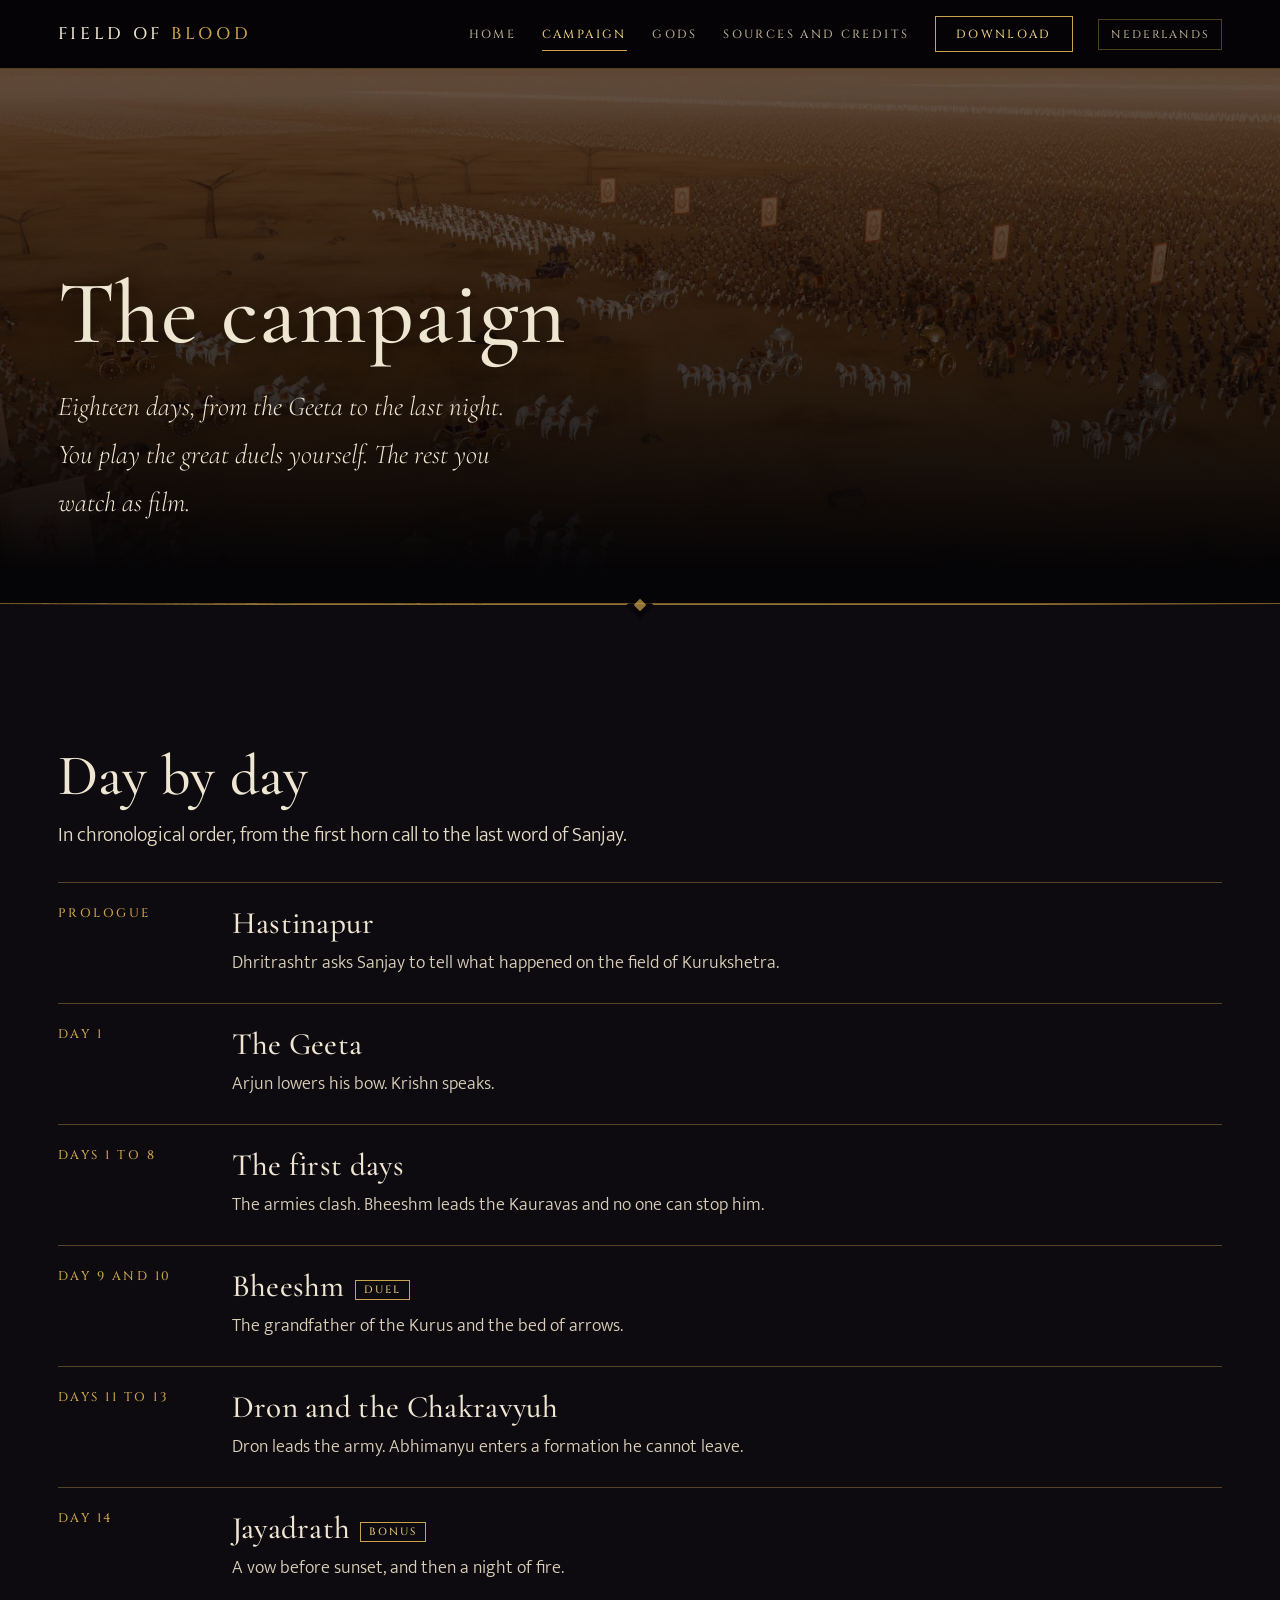
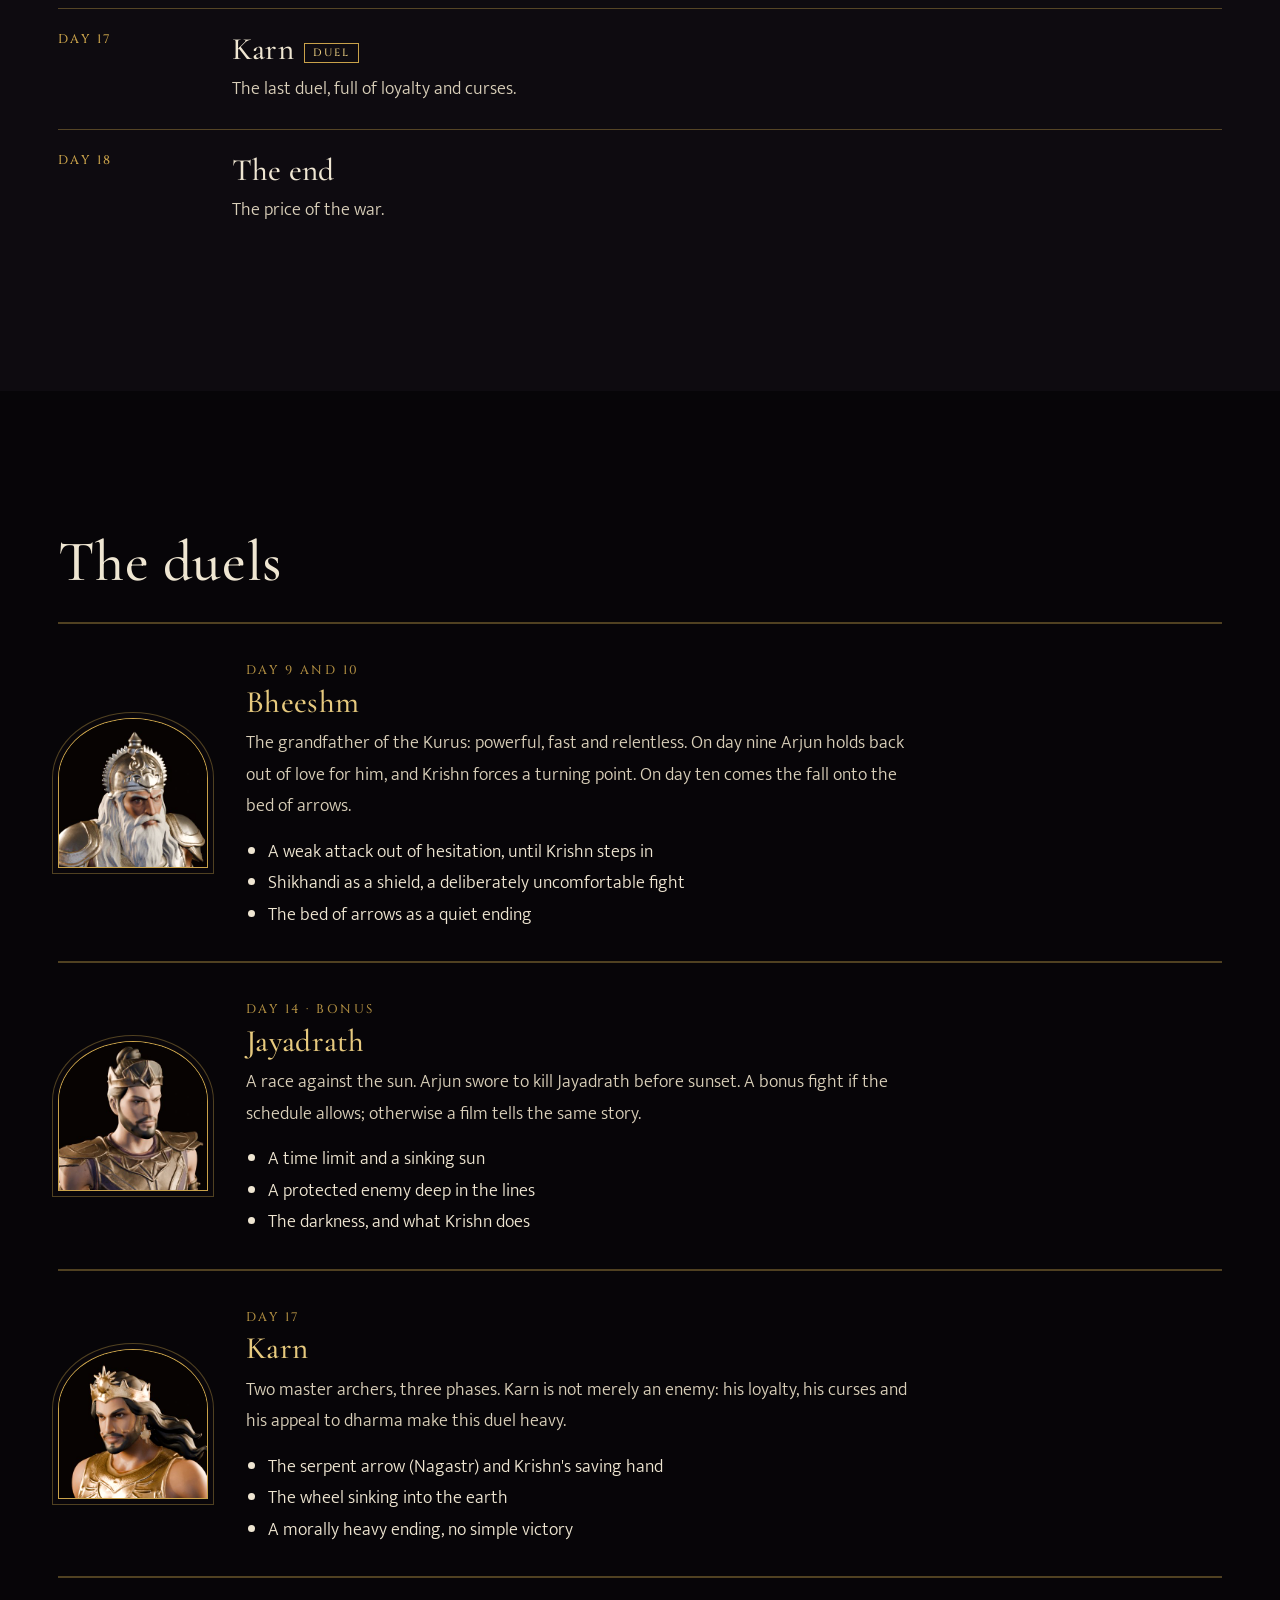
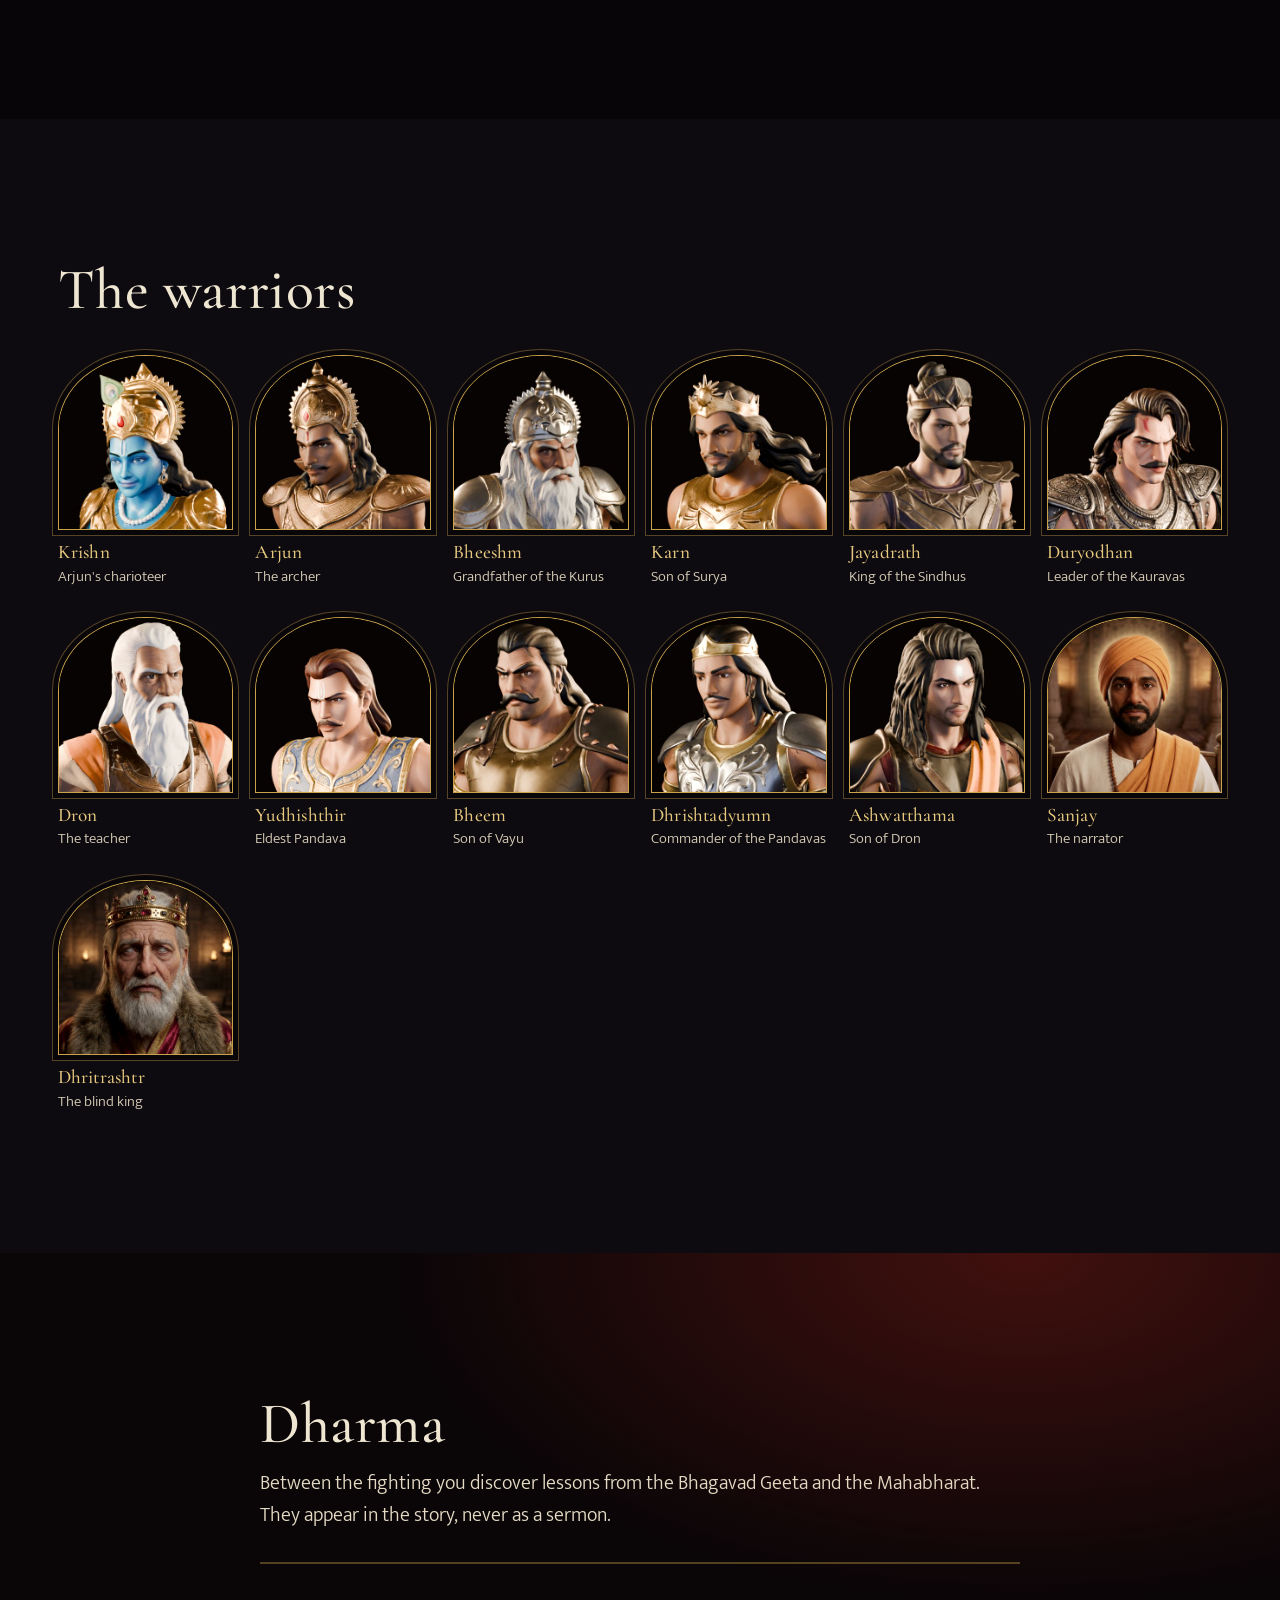
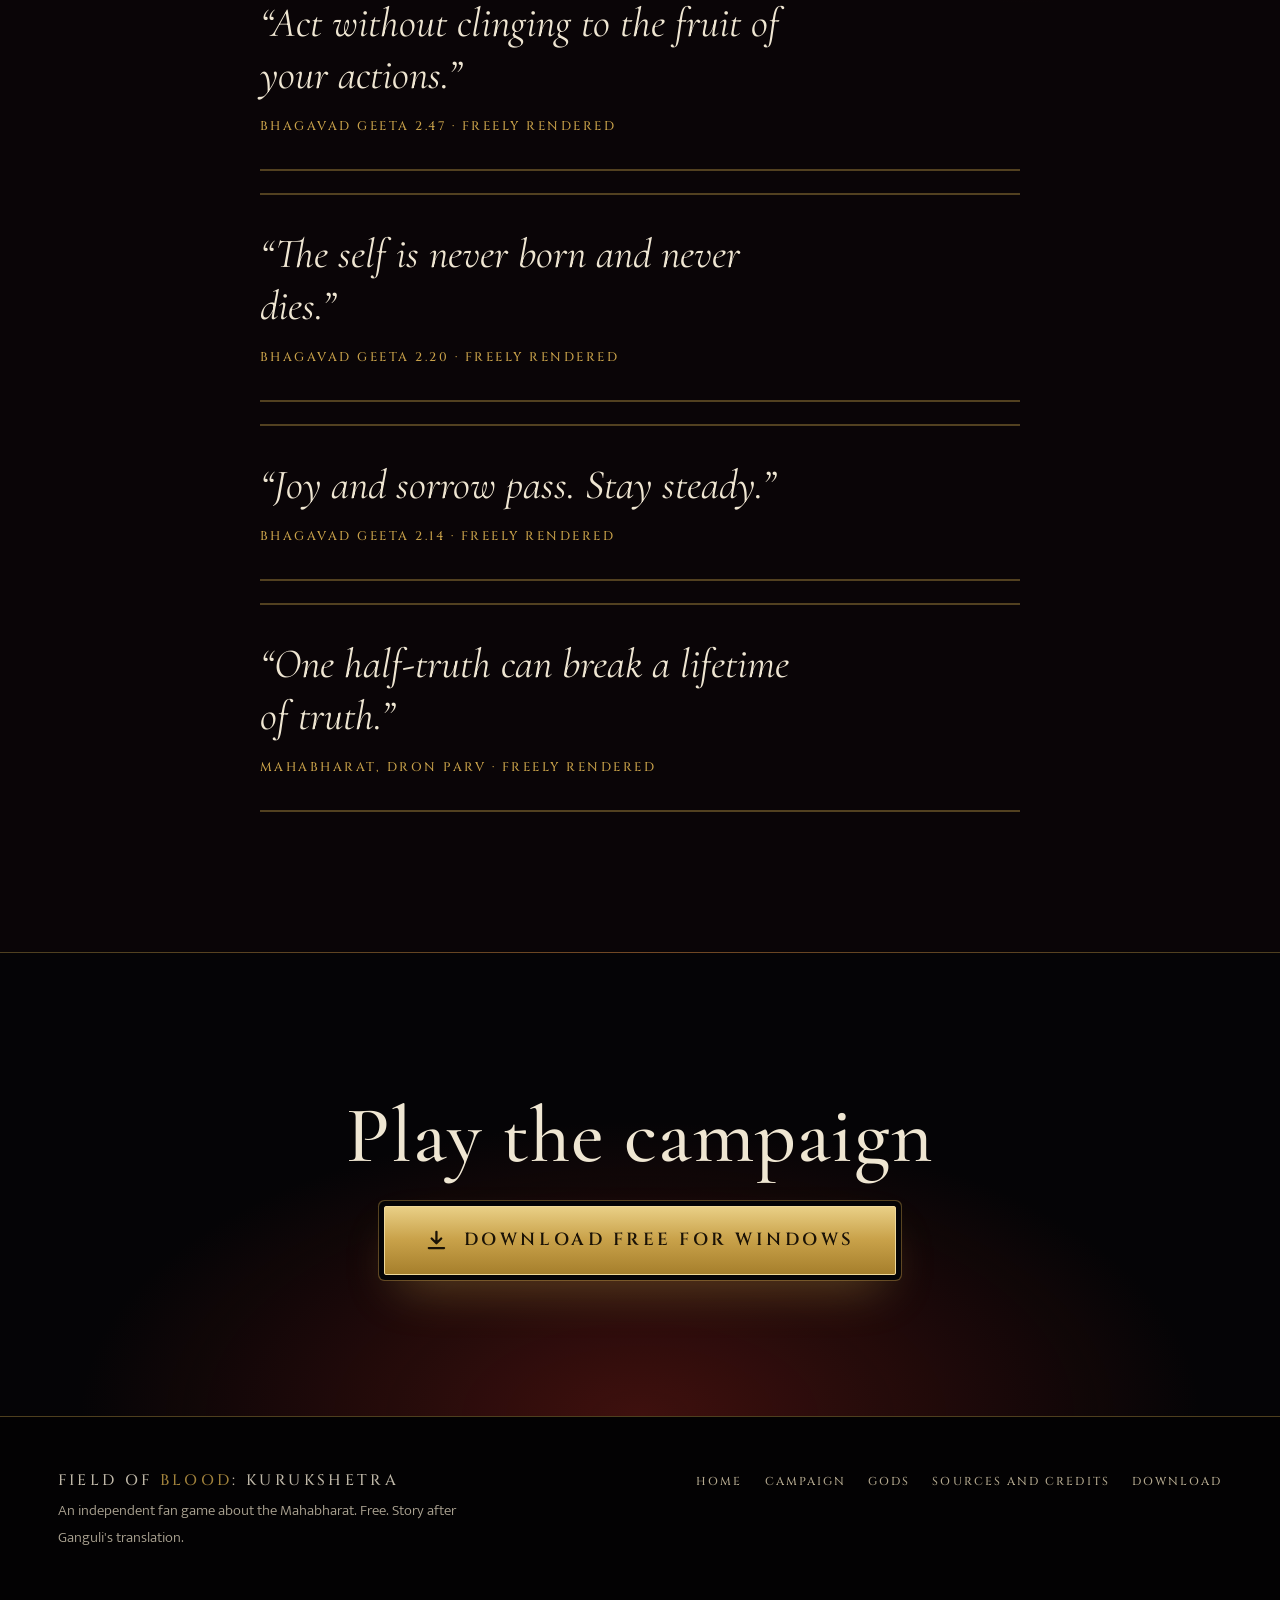
==== campagne.html @ 80afbda9 "Field of Blood: Kurukshetra website" ====
<!doctype html>
<html lang="nl" data-title-nl="De campagne — Field of Blood: Kurukshetra" data-title-en="The campaign — Field of Blood: Kurukshetra">
<head>
<meta charset="utf-8">
<meta name="viewport" content="width=device-width,initial-scale=1">
<title>De campagne — Field of Blood: Kurukshetra</title>
<meta name="description" content="De campagne van Field of Blood: Kurukshetra: achttien dagen oorlog, drie grote duels en de krijgers van de Mahabharat.">
<meta property="og:title" content="De campagne — Field of Blood: Kurukshetra">
<meta property="og:description" content="De campagne van Field of Blood: Kurukshetra: achttien dagen oorlog, drie grote duels en de krijgers van de Mahabharat.">
<meta property="og:image" content="assets/img/naga-close.jpg">
<meta name="theme-color" content="#050406">
<link rel="icon" href="assets/logo-256.png">
<link rel="preconnect" href="https://fonts.googleapis.com">
<link rel="preconnect" href="https://fonts.gstatic.com" crossorigin>
<link href="https://fonts.googleapis.com/css2?family=Cinzel:wght@400;500;600&family=Cormorant+Garamond:ital,wght@0,400;0,500;0,600;1,400;1,500&family=Mukta:wght@300;400;600&display=swap" rel="stylesheet">
<link rel="stylesheet" href="style.css?v=76d20387">
</head>
<body class="sub">
<header class="bar"><div class="wrap bar-in">
  <a class="brand" href="index.html">Field of <b>Blood</b></a>
  <nav class="menu" aria-label="Hoofdmenu"><a href="index.html" data-en="Home">Home</a><a href="campagne.html" aria-current="page" data-en="Campaign">Campagne</a><a href="goden.html" data-en="Gods">Goden</a><a href="credits.html" data-en="Sources and credits">Bronnen en credits</a><a class="btn-top" href="download.html" data-en="Download">Download</a><button class="lang" id="langBtn" aria-label="Switch language">English</button></nav>
</div></header>

<div class="phead" style="--bg:url(assets/hero-chariot.jpg)"><div class="wrap">
 <h1 data-en="The campaign">De campagne</h1>
 <p data-en="Eighteen days, from the Geeta to the last night. You play the great duels yourself. The rest you watch as film.">Achttien dagen, van de Geeta tot de laatste nacht. De grote duels speel je zelf. De rest zie je als film.</p>
</div></div>
<div class="band" style="--c:var(--red)"></div>

<section class="s-lapis" id="campagne"><div class="wrap">
 <h2 data-en="Day by day">Dag voor dag</h2>
 <p class="lead" style="margin:14px 0 30px" data-en="In chronological order, from the first horn call to the last word of Sanjay.">In chronologische volgorde, van het eerste hoornsignaal tot het laatste woord van Sanjay.</p>
 <ol class="days"><li><span class="d" data-en="Prologue">Proloog</span><div><h3><span data-en="Hastinapur">Hastinapur</span></h3><p data-en="Dhritrashtr asks Sanjay to tell what happened on the field of Kurukshetra.">Dhritrashtr vraagt Sanjay te vertellen wat er op het veld van Kurukshetra gebeurde.</p></div></li><li><span class="d" data-en="Day 1">Dag 1</span><div><h3><span data-en="The Geeta">De Geeta</span></h3><p data-en="Arjun lowers his bow. Krishn speaks.">Arjun laat zijn boog zakken. Krishn spreekt.</p></div></li><li><span class="d" data-en="Days 1 to 8">Dag 1 tot 8</span><div><h3><span data-en="The first days">De eerste dagen</span></h3><p data-en="The armies clash. Bheeshm leads the Kauravas and no one can stop him.">De legers botsen. Bheeshm leidt de Kaurava's en niemand kan hem tegenhouden.</p></div></li><li><span class="d" data-en="Day 9 and 10">Dag 9 en 10</span><div><h3><span data-en="Bheeshm">Bheeshm</span><span class="tag" data-en="Duel">Duel</span></h3><p data-en="The grandfather of the Kurus and the bed of arrows.">De grootvader van de Kuru's en het pijlenbed.</p></div></li><li><span class="d" data-en="Days 11 to 13">Dag 11 tot 13</span><div><h3><span data-en="Dron and the Chakravyuh">Dron en de Chakravyuh</span></h3><p data-en="Dron leads the army. Abhimanyu enters a formation he cannot leave.">Dron voert het leger aan. Abhimanyu betreedt een formatie waar hij niet uit komt.</p></div></li><li><span class="d" data-en="Day 14">Dag 14</span><div><h3><span data-en="Jayadrath">Jayadrath</span><span class="tag" data-en="Bonus">Bonus</span></h3><p data-en="A vow before sunset, and then a night of fire.">Een gelofte voor zonsondergang, en daarna een nacht van vuur.</p></div></li><li><span class="d" data-en="Day 17">Dag 17</span><div><h3><span data-en="Karn">Karn</span><span class="tag" data-en="Duel">Duel</span></h3><p data-en="The last duel, full of loyalty and curses.">Het laatste duel, vol loyaliteit en vloeken.</p></div></li><li><span class="d" data-en="Day 18">Dag 18</span><div><h3><span data-en="The end">Het einde</span></h3><p data-en="The price of the war.">De prijs van de oorlog.</p></div></li></ol>
</div></section>

<section class="s-deep" id="duels"><div class="wrap">
 <h2 data-en="The duels">De duels</h2>
 <div style="margin-top:30px"><div class="duel"><div class="arch"><img src="assets/portraits/bheeshm.jpg" alt="Bheeshm" loading="lazy" width="400" height="400"></div><div><span class="day" data-en="Day 9 and 10">Dag 9 en 10</span><h3>Bheeshm</h3><p data-en="The grandfather of the Kurus: powerful, fast and relentless. On day nine Arjun holds back out of love for him, and Krishn forces a turning point. On day ten comes the fall onto the bed of arrows.">De grootvader van de Kuru's: krachtig, snel en onverbiddelijk. Op dag negen houdt Arjun zich in uit liefde voor hem, en Krishn dwingt een keerpunt af. Op dag tien volgt de val op het pijlenbed.</p><ul style="margin:.8em 0 0 1.2em"><li data-en="A weak attack out of hesitation, until Krishn steps in">Zwakke aanval door aarzeling, tot Krishn ingrijpt</li><li data-en="Shikhandi as a shield, a deliberately uncomfortable fight">Shikhandi als schild, een bewust ongemakkelijk gevecht</li><li data-en="The bed of arrows as a quiet ending">Het pijlenbed als stille afsluiting</li></ul></div></div>
<div class="duel"><div class="arch"><img src="assets/portraits/jayadrath.jpg" alt="Jayadrath" loading="lazy" width="400" height="400"></div><div><span class="day" data-en="Day 14 · bonus">Dag 14 · bonus</span><h3>Jayadrath</h3><p data-en="A race against the sun. Arjun swore to kill Jayadrath before sunset. A bonus fight if the schedule allows; otherwise a film tells the same story.">Een race tegen de zon. Arjun zwoer Jayadrath te doden vóór zonsondergang. Een bonusgevecht als de planning het toelaat; anders vertelt een film hetzelfde verhaal.</p><ul style="margin:.8em 0 0 1.2em"><li data-en="A time limit and a sinking sun">Een tijdslimiet en een dalende zon</li><li data-en="A protected enemy deep in the lines">Een beschermde vijand diep in de linies</li><li data-en="The darkness, and what Krishn does">Het duister, en wat Krishn doet</li></ul></div></div>
<div class="duel"><div class="arch"><img src="assets/portraits/karn.jpg" alt="Karn" loading="lazy" width="400" height="400"></div><div><span class="day" data-en="Day 17">Dag 17</span><h3>Karn</h3><p data-en="Two master archers, three phases. Karn is not merely an enemy: his loyalty, his curses and his appeal to dharma make this duel heavy.">Twee meesterschutters, drie fases. Karn is niet slechts een vijand: zijn loyaliteit, zijn vloeken en zijn beroep op dharma maken dit duel zwaar.</p><ul style="margin:.8em 0 0 1.2em"><li data-en="The serpent arrow (Nagastr) and Krishn&#x27;s saving hand">De slangenpijl (Nagastr) en Krishn's reddende ingreep</li><li data-en="The wheel sinking into the earth">Het wiel dat wegzakt in de aarde</li><li data-en="A morally heavy ending, no simple victory">Een moreel zwaar einde, geen eenvoudige overwinning</li></ul></div></div></div>
</div></section>

<section class="s-lapis" id="krijgers"><div class="wrap">
 <h2 data-en="The warriors">De krijgers</h2>
 <div class="faces" style="margin-top:34px"><div class="face"><div class="arch"><img src="assets/portraits/krishn.jpg" alt="Krishn" loading="lazy" width="400" height="400"></div><h3>Krishn</h3><p data-en="Arjun&#x27;s charioteer">Wagenmenner van Arjun</p></div><div class="face"><div class="arch"><img src="assets/portraits/arjun.jpg" alt="Arjun" loading="lazy" width="400" height="400"></div><h3>Arjun</h3><p data-en="The archer">De boogschutter</p></div><div class="face"><div class="arch"><img src="assets/portraits/bheeshm.jpg" alt="Bheeshm" loading="lazy" width="400" height="400"></div><h3>Bheeshm</h3><p data-en="Grandfather of the Kurus">Grootvader van de Kuru's</p></div><div class="face"><div class="arch"><img src="assets/portraits/karn.jpg" alt="Karn" loading="lazy" width="400" height="400"></div><h3>Karn</h3><p data-en="Son of Surya">Zoon van Surya</p></div><div class="face"><div class="arch"><img src="assets/portraits/jayadrath.jpg" alt="Jayadrath" loading="lazy" width="400" height="400"></div><h3>Jayadrath</h3><p data-en="King of the Sindhus">Koning van de Sindhu's</p></div><div class="face"><div class="arch"><img src="assets/portraits/duryodhan.jpg" alt="Duryodhan" loading="lazy" width="400" height="400"></div><h3>Duryodhan</h3><p data-en="Leader of the Kauravas">Aanvoerder van de Kaurava's</p></div><div class="face"><div class="arch"><img src="assets/portraits/dron.jpg" alt="Dron" loading="lazy" width="400" height="400"></div><h3>Dron</h3><p data-en="The teacher">Leermeester</p></div><div class="face"><div class="arch"><img src="assets/portraits/yudhishthir.jpg" alt="Yudhishthir" loading="lazy" width="400" height="400"></div><h3>Yudhishthir</h3><p data-en="Eldest Pandava">Oudste Pandava</p></div><div class="face"><div class="arch"><img src="assets/portraits/bheem.jpg" alt="Bheem" loading="lazy" width="400" height="400"></div><h3>Bheem</h3><p data-en="Son of Vayu">Zoon van Vayu</p></div><div class="face"><div class="arch"><img src="assets/portraits/dhrishtadyumn.jpg" alt="Dhrishtadyumn" loading="lazy" width="400" height="400"></div><h3>Dhrishtadyumn</h3><p data-en="Commander of the Pandavas">Veldheer van de Pandava's</p></div><div class="face"><div class="arch"><img src="assets/portraits/ashwatthama.jpg" alt="Ashwatthama" loading="lazy" width="400" height="400"></div><h3>Ashwatthama</h3><p data-en="Son of Dron">Zoon van Dron</p></div><div class="face"><div class="arch"><img src="assets/portraits/sanjay.jpg" alt="Sanjay" loading="lazy" width="400" height="400"></div><h3>Sanjay</h3><p data-en="The narrator">De verteller</p></div><div class="face"><div class="arch"><img src="assets/portraits/dhritrashtr.jpg" alt="Dhritrashtr" loading="lazy" width="400" height="400"></div><h3>Dhritrashtr</h3><p data-en="The blind king">De blinde koning</p></div></div>
</div></section>

<section class="s-red" id="dharma"><div class="narrow">
 <h2 data-en="Dharma">Dharma</h2>
 <p class="lead" style="margin:14px 0 30px" data-en="Between the fighting you discover lessons from the Bhagavad Geeta and the Mahabharat. They appear in the story, never as a sermon.">Tussen de strijd door ontdek je lessen uit de Bhagavad Geeta en de Mahabharat. Ze verschijnen in het verhaal, nooit als preek.</p>
 <div class="quote"><blockquote data-en="“Act without clinging to the fruit of your actions.”">“Handel zonder te hechten aan de vrucht van je daden.”</blockquote><cite>Bhagavad Geeta 2.47 <span data-en="· freely rendered">· vrij weergegeven</span></cite></div><div class="quote" style="margin-top:22px"><blockquote data-en="“The self is never born and never dies.”">“Het zelf wordt niet geboren en sterft niet.”</blockquote><cite>Bhagavad Geeta 2.20 <span data-en="· freely rendered">· vrij weergegeven</span></cite></div><div class="quote" style="margin-top:22px"><blockquote data-en="“Joy and sorrow pass. Stay steady.”">“Vreugde en verdriet gaan voorbij. Blijf standvastig.”</blockquote><cite>Bhagavad Geeta 2.14 <span data-en="· freely rendered">· vrij weergegeven</span></cite></div><div class="quote" style="margin-top:22px"><blockquote data-en="“One half-truth can break a lifetime of truth.”">“Een halve waarheid kan een leven van waarheid breken.”</blockquote><cite>Mahabharat, Dron Parv <span data-en="· freely rendered">· vrij weergegeven</span></cite></div>
</div></section>

<section class="final"><div class="wrap">
 <h2 data-en="Play the campaign">Speel de campagne</h2>
 <a class="btn-dl dl" href="https://github.com/KawishG/field-of-blood/releases/latest/download/FieldOfBlood-Setup.exe" download rel="noopener"><svg viewBox="0 0 24 24" fill="none" stroke="currentColor" stroke-width="2.4" stroke-linecap="round" stroke-linejoin="round" aria-hidden="true"><path d="M12 3v12m0 0l-5-5m5 5l5-5M4 20h16"/></svg><span data-en="Download free for Windows">Download gratis voor Windows</span></a>
</div></section>

<footer><div class="wrap foot">
  <div><p class="brand" style="margin-bottom:10px">Field of <b>Blood</b>: Kurukshetra</p>
  <p data-en="An independent fan game about the Mahabharat. Free. Story after Ganguli&#x27;s translation.">Een onafhankelijke fan-game over de Mahabharat. Gratis. Verhaal naar de vertaling van Ganguli.</p></div>
  <nav aria-label="Voettekst"><a href="index.html" data-en="Home">Home</a><a href="campagne.html" data-en="Campaign">Campagne</a><a href="goden.html" data-en="Gods">Goden</a><a href="credits.html" data-en="Sources and credits">Bronnen en credits</a><a href="download.html">Download</a></nav>
</div></footer>
<script src="site.js?v=c7a823a7"></script>
</body>
</html>
---- style.css ----
/* Field of Blood: Kurukshetra - site styles. World: a temple at night: black lacquer, antique gold, ivory, a thread of crimson. */
:root{
  --red:#6e1a14; --red-d:#3b0d0b; --lapis:#0e0b10; --lapis-d:#08060a; --gold:#c9a24a; --gold-l:#e6c97e;
  --chalk:#efe6d2; --ink:#050406; --blue:#4d7fc4; --mute:#b4a98f; --hair:rgba(201,162,74,.38);
  --f-d:"Cormorant Garamond","Noto Serif Devanagari",Georgia,serif; --f-c:"Cinzel","Cormorant Garamond",serif; --f-b:"Mukta","Segoe UI",system-ui,sans-serif;
  --gut:clamp(20px,4.5vw,64px); --ease:cubic-bezier(.16,1,.3,1);
}
*{box-sizing:border-box;margin:0;padding:0}
html{scroll-behavior:smooth;-webkit-text-size-adjust:100%}
body{background:var(--lapis);color:var(--chalk);font:400 18px/1.65 var(--f-b);min-height:100vh}
::selection{background:var(--gold);color:var(--ink)}
:focus-visible{outline:3px solid var(--gold-l);outline-offset:3px;border-radius:2px}
img{max-width:100%;height:auto;display:block}
a{color:var(--gold-l);text-underline-offset:.2em;text-decoration-thickness:1px}
a:hover{color:#fff}
@media (prefers-reduced-motion:reduce){html{scroll-behavior:auto}*{animation:none!important;transition:none!important}}
html{scrollbar-color:var(--gold) var(--lapis-d)}
::-webkit-scrollbar{width:12px}::-webkit-scrollbar-track{background:var(--lapis-d)}::-webkit-scrollbar-thumb{background:var(--gold);border:3px solid var(--lapis-d);border-radius:8px}

h1,h2,h3{font-family:var(--f-d);font-weight:400;line-height:1.08;text-wrap:balance;letter-spacing:.005em}
h1{font-size:clamp(3rem,9.2vw,6rem)}
h2{font-size:clamp(2rem,4.8vw,3.4rem)}
h3{font-size:clamp(1.35rem,2.4vw,1.75rem)}
p{max-width:68ch}
.wrap{width:min(1180px,100% - 2*var(--gut));margin-inline:auto}
.narrow{width:min(760px,100% - 2*var(--gut));margin-inline:auto}

/* temple band ornament */
.band{height:18px;background:
  linear-gradient(135deg,var(--c,var(--gold)) 25%,transparent 25%) 0 0/24px 18px,
  linear-gradient(225deg,var(--c,var(--gold)) 25%,transparent 25%) 0 0/24px 18px;opacity:.9}
.band.up{transform:scaleY(-1)}

/* top bar */
.bar{position:sticky;top:0;z-index:50;background:var(--ink);border-bottom:2px solid var(--gold)}
.bar-in{display:flex;align-items:center;gap:clamp(12px,2.4vw,34px);padding:10px 0}
.brand{font:400 1.45rem/1 var(--f-d);color:var(--chalk);text-decoration:none;white-space:nowrap}
.brand b{color:var(--gold);font-weight:400}
.menu{display:flex;gap:clamp(12px,2vw,28px);margin-left:auto;align-items:center}
.menu a{color:var(--chalk);text-decoration:none;font-weight:600;font-size:.98rem;padding:6px 0;border-bottom:2px solid transparent}
.menu a:hover,.menu a[aria-current=page]{border-bottom-color:var(--gold);color:#fff}
.lang{background:none;border:1px solid var(--chalk);color:var(--chalk);font:600 .85rem var(--f-b);padding:5px 10px;border-radius:3px;cursor:pointer}
.lang:hover{background:var(--chalk);color:var(--ink)}
.btn-top{background:var(--gold);color:var(--ink)!important;font-weight:700!important;padding:9px 18px!important;border:0!important;border-radius:3px;letter-spacing:.01em}
.btn-top:hover{background:var(--gold-l)}
@media (max-width:860px){.menu a:not(.btn-top){display:none}.menu{margin-left:auto}}

/* the download button: always large, always gold */
.btn-dl{display:inline-flex;align-items:center;gap:14px;background:var(--gold);color:var(--ink);text-decoration:none;font:400 clamp(1.25rem,2.6vw,1.7rem)/1 var(--f-d);padding:20px 34px;border-radius:4px;box-shadow:0 5px 0 #8a5d00,0 14px 30px -10px rgba(0,0,0,.6);transition:transform .25s var(--ease),box-shadow .25s var(--ease),background .2s}
.btn-dl:hover{background:var(--gold-l);color:var(--ink);transform:translateY(-2px);box-shadow:0 7px 0 #8a5d00,0 18px 34px -10px rgba(0,0,0,.65)}
.btn-dl:active{transform:translateY(3px);box-shadow:0 2px 0 #8a5d00}
.btn-dl svg{width:1.5em;height:1.5em;flex:none}
.btn-line{display:inline-block;color:var(--chalk);font-weight:700;text-decoration:none;border:2px solid var(--chalk);padding:14px 24px;border-radius:4px}
.btn-line:hover{background:var(--chalk);color:var(--ink)}
.dl-meta{margin-top:16px;font-size:1.02rem;font-weight:600;color:var(--chalk);opacity:.92}

/* sections */
section{padding:clamp(56px,9vw,120px) 0}
.s-red{background:var(--red)}
.s-lapis{background:var(--lapis)}
.s-deep{background:var(--lapis-d)}
.s-ink{background:var(--ink)}
.s-red a{color:#ffe29a}
.lead{font-size:clamp(1.1rem,1.7vw,1.3rem);line-height:1.55}
.stack>*+*{margin-top:1.1em}

/* hero */
.hero{background:var(--red);padding:clamp(40px,6vw,84px) 0 0;position:relative;overflow:hidden}
.hero-grid{display:grid;grid-template-columns:1.05fr 1fr;gap:clamp(24px,4vw,64px);align-items:end}
.hero h1{color:var(--chalk);margin-bottom:.22em}
.hero h1 em{display:block;font-style:normal;color:var(--gold-l);font-size:.68em;margin-top:.06em}
.hero .lead{margin-bottom:30px;max-width:34ch;color:#fff}
.frame{position:relative;border-radius:46% 46% 0 0 / 28% 28% 0 0;overflow:hidden;border:5px solid var(--gold);box-shadow:0 0 0 8px var(--red),0 0 0 11px var(--gold-l)}
.frame img{width:100%;height:auto;aspect-ratio:4/5;object-fit:cover;object-position:62% 40%}
.hero-art{margin-bottom:-2px;justify-self:end;width:min(100%,520px)}
.hero-copy{padding-bottom:clamp(40px,6vw,80px)}
@media (max-width:860px){.hero-grid{grid-template-columns:1fr}.hero-art{justify-self:center;width:min(86%,420px);order:-1;margin-bottom:0}.hero-copy{padding-bottom:42px}}

/* two-column text blocks */
.cols{display:grid;grid-template-columns:5fr 7fr;gap:clamp(24px,5vw,80px);align-items:start}
.cols.rev{grid-template-columns:7fr 5fr}
@media (max-width:860px){.cols,.cols.rev{grid-template-columns:1fr}}

/* duels list: plain ruled rows, not cards */
.duel{display:grid;grid-template-columns:150px 1fr;gap:clamp(18px,3vw,40px);padding:30px 0;border-top:2px solid var(--gold);align-items:center}
.duel:last-child{border-bottom:2px solid var(--gold)}
.duel .arch{width:150px;aspect-ratio:1;border-radius:50% 50% 0 0/40% 40% 0 0;overflow:hidden;border:3px solid var(--gold)}
.duel .arch img{width:100%;height:100%;object-fit:cover}
.duel h3{margin-bottom:.3em;color:var(--gold-l)}
.duel .day{font-weight:700;font-size:.9rem;color:var(--chalk);opacity:.85}
@media (max-width:560px){.duel{grid-template-columns:96px 1fr}.duel .arch{width:96px}}

/* photo plates */
.plate{margin:0}
.plate img{width:100%;border:4px solid var(--gold);box-shadow:10px 10px 0 -2px var(--red-d)}
.plate figcaption{font-size:.95rem;margin-top:14px;opacity:.9;max-width:60ch}

/* page head */
.phead{background:var(--red);padding:clamp(48px,8vw,100px) 0 clamp(36px,5vw,64px)}
.phead h1{font-size:clamp(2.6rem,7vw,4.8rem);margin-bottom:.25em}
.phead p{font-size:clamp(1.1rem,1.8vw,1.3rem);color:#fff}

/* download page */
.steps{list-style:none;counter-reset:s;display:grid;gap:0}
.steps li{counter-increment:s;display:grid;grid-template-columns:64px 1fr;gap:20px;padding:26px 0;border-top:2px solid var(--gold)}
.steps li:last-child{border-bottom:2px solid var(--gold)}
.steps li::before{content:counter(s);font:400 2.6rem/1 var(--f-d);color:var(--gold);text-align:center}
.steps h3{margin-bottom:.2em}
.spec{width:100%;border-collapse:collapse}
.spec th,.spec td{text-align:left;padding:16px 18px 16px 0;border-top:1px solid rgba(243,235,221,.35);vertical-align:top}
.spec th{font:400 1.2rem/1.3 var(--f-d);color:var(--gold-l);width:30%}
.note{border:2px solid var(--gold);padding:18px 22px;margin-top:28px;max-width:68ch}

/* gods / people */
.deity{display:grid;grid-template-columns:minmax(0,1fr) minmax(0,2.2fr);gap:clamp(18px,4vw,56px);padding:clamp(30px,4vw,50px) 0;border-top:2px solid var(--gold)}
.deity:last-child{border-bottom:2px solid var(--gold)}
.deity h2{font-size:clamp(1.8rem,3.4vw,2.5rem);color:var(--gold-l)}
.deity .role{display:block;font:600 .95rem var(--f-b);color:var(--chalk);opacity:.85;margin-top:.5em}
.deity .game{margin-top:1em;padding-top:.8em;border-top:1px dashed rgba(243,235,221,.4);font-size:.98rem}
.deity .game b{color:var(--gold-l)}
@media (max-width:760px){.deity{grid-template-columns:1fr}}
.faces{display:grid;grid-template-columns:repeat(auto-fill,minmax(150px,1fr));gap:30px 22px}
.face .arch{aspect-ratio:1;border-radius:50% 50% 0 0/42% 42% 0 0;overflow:hidden;border:3px solid var(--gold);background:var(--ink)}
.face img{width:100%;height:100%;object-fit:cover}
.face h3{font-size:1.2rem;margin-top:12px;color:var(--gold-l)}
.face p{font-size:.92rem;line-height:1.4;margin-top:4px}

/* timeline as a ruled list */
.days{list-style:none}
.days li{display:grid;grid-template-columns:150px 1fr;gap:24px;padding:24px 0;border-top:1px solid rgba(243,235,221,.4)}
.days .d{font:400 1.25rem/1.2 var(--f-d);color:var(--gold-l)}
.days h3{margin-bottom:.25em}
.tag{display:inline-block;font:700 .75rem var(--f-b);letter-spacing:.04em;text-transform:uppercase;background:var(--gold);color:var(--ink);padding:2px 8px;border-radius:2px;margin-left:10px;vertical-align:middle}
@media (max-width:640px){.days li{grid-template-columns:1fr;gap:4px}}

/* quote */
.quote{border-top:2px solid var(--gold);border-bottom:2px solid var(--gold);padding:34px 0}
.quote blockquote{font:400 clamp(1.5rem,3.2vw,2.3rem)/1.25 var(--f-d);max-width:30ch}
.quote cite{display:block;margin-top:16px;font-style:normal;font-weight:600;color:var(--gold-l)}

/* credits */
.src{display:grid;grid-template-columns:minmax(0,3fr) minmax(0,2fr);gap:12px 40px;padding:26px 0;border-top:1px solid rgba(243,235,221,.4)}
.src h3{font-size:1.4rem}
.src .by{font-weight:600;opacity:.88;margin:.15em 0 .5em}
.buy{display:flex;flex-wrap:wrap;gap:10px;align-content:start}
.buy a{display:inline-block;text-decoration:none;font-weight:700;font-size:.92rem;padding:9px 14px;border:2px solid var(--gold);color:var(--gold-l);border-radius:3px}
.buy a:hover{background:var(--gold);color:var(--ink)}
.buy a.free{border-color:var(--chalk);color:var(--chalk)}
.buy a.free:hover{background:var(--chalk);color:var(--ink)}
@media (max-width:720px){.src{grid-template-columns:1fr}}
.credit-list{list-style:none}
.credit-list li{padding:12px 0;border-top:1px solid rgba(243,235,221,.3)}
.credit-list li span{opacity:.85;font-size:.95rem}

/* footer */
footer{background:var(--ink);padding:44px 0 56px;font-size:.95rem}
.foot{display:flex;flex-wrap:wrap;gap:16px 36px;align-items:baseline;justify-content:space-between}
.foot nav{display:flex;flex-wrap:wrap;gap:8px 22px}
.foot p{opacity:.8;max-width:50ch}

/* final download band */
.final{background:var(--red);text-align:center}
.final h2{margin-bottom:.4em}
.final p{margin-inline:auto;margin-bottom:30px}

/* gentle entrance, content visible by default */
@media (prefers-reduced-motion:no-preference){
  .rise{animation:rise .9s var(--ease) both}
  .rise.d1{animation-delay:.12s}.rise.d2{animation-delay:.24s}.rise.d3{animation-delay:.36s}
  @keyframes rise{from{opacity:0;transform:translateY(22px)}to{opacity:1;transform:none}}
}

/* hero: the 3D cut-out of Arjun and Krishn in front of a sun disc */
.hero-art{position:relative;width:min(100%,640px);align-self:end}
.hero-art .sun{position:absolute;inset:6% 6% 14% 10%;border-radius:50%;background:radial-gradient(circle at 50% 45%,var(--gold-l) 0 46%,var(--gold) 47% 62%,transparent 63%);box-shadow:0 0 0 10px var(--red),0 0 0 13px var(--gold-l);opacity:.96}
.hero-art .cut{position:relative;width:118%;max-width:none;margin-left:-14%;filter:drop-shadow(0 18px 22px rgba(20,8,10,.55))}
@media (max-width:860px){.hero-art{width:min(92%,470px);margin-inline:auto}.hero-art .cut{width:112%;margin-left:-8%}}

/* ===== v2: luxurious, dignified. Overrides the earlier poster look. ===== */
body{background:var(--lapis);font:300 18px/1.75 var(--f-b);color:var(--chalk);background-image:radial-gradient(1200px 600px at 50% -10%,rgba(201,162,74,.07),transparent 70%)}
h1,h2,h3{font-family:var(--f-d);font-weight:500;letter-spacing:.01em;line-height:1.05}
h1{font-size:clamp(3.2rem,10vw,7.4rem);font-weight:500}
h2{font-size:clamp(2.2rem,5vw,3.6rem)}
h3{font-size:clamp(1.5rem,2.6vw,1.95rem)}
p{color:#d9cfb9}
a{color:var(--gold-l)}
.lead{font-weight:300;color:#e4dac4;font-size:clamp(1.12rem,1.6vw,1.28rem)}

/* top bar: black, hair-thin gold rule, spaced capitals */
.bar{background:rgba(5,4,6,.92);backdrop-filter:blur(10px);border-bottom:1px solid var(--hair)}
.bar-in{padding:16px 0}
.brand{font:500 1.05rem/1 var(--f-c);letter-spacing:.22em;text-transform:uppercase;color:var(--chalk)}
.brand b{color:var(--gold);font-weight:500}
.menu a{font:500 .74rem var(--f-c);letter-spacing:.2em;text-transform:uppercase;color:var(--mute);border-bottom:1px solid transparent;padding:8px 0}
.menu a:hover,.menu a[aria-current=page]{color:var(--gold-l);border-bottom-color:var(--gold)}
.lang{border:1px solid var(--hair);color:var(--mute);font:500 .7rem var(--f-c);letter-spacing:.16em;text-transform:uppercase;border-radius:0;padding:7px 12px}
.lang:hover{background:var(--gold);color:var(--ink);border-color:var(--gold)}
.btn-top{background:transparent!important;color:var(--gold-l)!important;border:1px solid var(--gold)!important;border-radius:0;padding:9px 20px!important;letter-spacing:.2em!important;font-weight:500!important}
.btn-top:hover{background:var(--gold)!important;color:var(--ink)!important}

/* the download button: a gilded plate */
.btn-dl{background:linear-gradient(180deg,#e9cf86 0%,#c9a24a 48%,#a67f2c 100%);color:#1a1206;border:1px solid #f0d99a;border-radius:2px;font:600 clamp(.95rem,1.5vw,1.1rem)/1 var(--f-c);letter-spacing:.2em;text-transform:uppercase;padding:22px 40px;box-shadow:0 0 0 5px #050406,0 0 0 6px var(--hair),0 22px 50px -14px rgba(201,162,74,.45);gap:16px}
.btn-dl:hover{background:linear-gradient(180deg,#f3dc98 0%,#d8b25a 48%,#b78e34 100%);color:#1a1206;transform:translateY(-2px);box-shadow:0 0 0 5px #050406,0 0 0 6px var(--gold),0 26px 60px -14px rgba(201,162,74,.6)}
.btn-dl:active{transform:translateY(1px)}
.btn-dl svg{width:1.3em;height:1.3em}
.btn-line{border:1px solid var(--hair);color:var(--chalk);border-radius:0;font:500 .78rem var(--f-c);letter-spacing:.2em;text-transform:uppercase}
.btn-line:hover{background:var(--gold);color:var(--ink)}
.dl-meta{font-size:.92rem;font-weight:400;color:var(--mute);letter-spacing:.02em;opacity:1}

/* sections: black on black with soft pools of warmth, red only as deep oxblood */
section{padding:clamp(72px,11vw,150px) 0}
.s-red{background:radial-gradient(900px 500px at 80% 0,rgba(110,26,20,.55),transparent 70%),#0a0507}
.s-lapis{background:var(--lapis)}
.s-deep{background:#070508}
.s-ink{background:var(--ink)}
.s-red a{color:var(--gold-l)}
.stack h2{padding-bottom:.55em;position:relative}
.stack h2::after{content:"";display:block;width:84px;height:1px;background:linear-gradient(90deg,var(--gold),transparent);position:absolute;left:0;bottom:0}

/* ornament: fine rule with a diamond, replaces the zigzag band */
.band{height:1px;background:linear-gradient(90deg,transparent,var(--gold) 20%,var(--gold) 80%,transparent);opacity:.7;position:relative;margin:0}
.band::after{content:"";position:absolute;left:50%;top:50%;width:9px;height:9px;background:var(--gold);transform:translate(-50%,-50%) rotate(45deg);box-shadow:0 0 0 5px #060406}
.band.up{transform:none}
.final .band{margin-top:calc(-1 * clamp(72px,11vw,150px))!important;margin-bottom:clamp(60px,9vw,110px)!important}

/* hero: a night sky behind the chariot, gold halo, not a flat disc */
.hero{background:radial-gradient(1000px 700px at 72% 55%,rgba(110,26,20,.6),transparent 65%),radial-gradient(700px 500px at 20% 0,rgba(201,162,74,.10),transparent 70%),#060406;padding:clamp(56px,8vw,110px) 0 0}
.hero::before{content:"";position:absolute;inset:0;background:repeating-linear-gradient(90deg,transparent 0 119px,rgba(201,162,74,.035) 119px 120px);pointer-events:none}
.hero h1{color:var(--chalk);font-weight:500;line-height:.92;text-shadow:0 2px 40px rgba(0,0,0,.6)}
.hero h1 em{font:500 .26em/1 var(--f-c);letter-spacing:.55em;text-transform:uppercase;color:var(--gold);margin-top:1.6em;padding-left:.2em}
.hero .lead{font-family:var(--f-d);font-style:italic;font-size:clamp(1.5rem,2.6vw,2.1rem);line-height:1.25;color:var(--chalk);max-width:24ch;margin-bottom:38px;font-weight:400}
.hero-art .sun{inset:2% 4% 10% 8%;background:radial-gradient(circle at 50% 50%,rgba(233,207,134,.95) 0 34%,rgba(201,162,74,.55) 35% 52%,rgba(201,162,74,.12) 53% 70%,transparent 71%);box-shadow:0 0 0 1px var(--gold),0 0 0 14px rgba(201,162,74,.08),0 0 0 15px var(--hair),0 0 120px rgba(201,162,74,.25);opacity:1}
.hero-art .cut{filter:drop-shadow(0 30px 40px rgba(0,0,0,.8))}

/* plates: framed like museum prints */
.plate img{border:1px solid var(--gold);box-shadow:0 0 0 8px #0a070b,0 0 0 9px var(--hair),0 30px 60px -20px rgba(0,0,0,.9);filter:saturate(.92) contrast(1.04)}
.plate figcaption{font:italic 400 1.02rem/1.5 var(--f-d);color:var(--mute);margin-top:24px}

/* page head */
.phead{background:radial-gradient(900px 400px at 85% 0,rgba(110,26,20,.5),transparent 70%),#07050a;border-bottom:1px solid var(--hair);padding:clamp(64px,10vw,130px) 0 clamp(44px,6vw,80px)}
.phead h1{font-size:clamp(3rem,8vw,5.6rem)}
.phead p{font-family:var(--f-d);font-style:italic;font-size:clamp(1.3rem,2.2vw,1.7rem);color:var(--chalk);max-width:40ch}

/* duels, steps, deities, days: ruled by hairlines */
.duel,.deity,.steps li,.days li,.src,.spec th,.spec td,.credit-list li{border-color:var(--hair)!important}
.duel .arch,.face .arch{border:1px solid var(--gold);box-shadow:0 0 0 5px #09060a,0 0 0 6px var(--hair);background:#000}
.duel .arch img,.face img{filter:saturate(.9) contrast(1.05)}
.duel h3,.deity h2,.face h3{color:var(--gold-l)}
.duel .day,.deity .role,.days .d,.spec th{font-family:var(--f-c);font-size:.78rem!important;letter-spacing:.2em;text-transform:uppercase;font-weight:500;color:var(--gold)}
.deity .role{color:var(--mute)}
.steps li::before{font:500 3rem/1 var(--f-d);color:var(--gold)}
.note{border:1px solid var(--hair);background:rgba(201,162,74,.05)}
.tag{background:transparent;color:var(--gold-l);border:1px solid var(--gold);border-radius:0;font:500 .66rem var(--f-c);letter-spacing:.2em}
.quote{border-color:var(--hair)}
.quote blockquote{font:italic 400 clamp(1.7rem,3.4vw,2.6rem)/1.25 var(--f-d)}
.quote cite{font:500 .78rem var(--f-c);letter-spacing:.2em;text-transform:uppercase;color:var(--gold)}
.buy a{border:1px solid var(--gold);color:var(--gold-l);border-radius:0;font:500 .72rem var(--f-c);letter-spacing:.16em;text-transform:uppercase}
.buy a.free{border-color:var(--hair);color:var(--chalk)}
.deity .game{border-top-color:var(--hair)}

/* final call and footer */
.final{background:radial-gradient(800px 420px at 50% 100%,rgba(110,26,20,.55),transparent 70%),#050406;border-top:1px solid var(--hair)}
.final h2{font-size:clamp(2.6rem,6.5vw,5rem);margin-bottom:.35em}
.final p{color:#e4dac4}
footer{background:#030203;border-top:1px solid var(--hair);padding:56px 0 64px;color:var(--mute)}
footer .brand{font-size:.95rem}
footer a{color:var(--mute);text-decoration:none;font:500 .72rem var(--f-c);letter-spacing:.18em;text-transform:uppercase}
footer a:hover{color:var(--gold-l)}
::-webkit-scrollbar-thumb{background:var(--gold)}
@media (max-width:860px){.hero h1 em{letter-spacing:.35em}.btn-dl{padding:20px 26px;letter-spacing:.14em}}

/* fixes: no sideways scroll, soft left edge on the chariot cut-out, button never wider than the screen */
html,body{overflow-x:clip}
.hero-art .cut{-webkit-mask-image:linear-gradient(90deg,transparent 0,#000 16%);mask-image:linear-gradient(90deg,transparent 0,#000 16%)}
.btn-dl{max-width:100%;justify-content:center;text-align:center;flex-wrap:wrap}
.hero-copy,.wrap>*{min-width:0}
@media (max-width:560px){
  .btn-dl{padding:18px 18px;letter-spacing:.1em;font-size:.88rem;display:flex;width:100%}
  .hero h1{font-size:clamp(2.8rem,15vw,4rem)}
  .duel{grid-template-columns:84px minmax(0,1fr)}
  .hero-art .cut{width:104%;margin-left:-2%}
}

/* ===== Design A: Het Epos (home) + still-image page heads ===== */
.cap{font:500 .72rem/1 var(--f-c);letter-spacing:.32em;text-transform:uppercase;color:var(--gold);display:block}
body.home .bar{position:fixed;left:0;right:0;background:linear-gradient(#000d,#0000);border-bottom:0;backdrop-filter:none}
.h-hero{position:relative;min-height:min(100svh,920px);display:grid;align-items:end;overflow:hidden;background:#050405}
.h-hero>img,.h-hero>video{position:absolute;inset:0;width:100%;height:100%;object-fit:cover;object-position:55% 40%;filter:saturate(.8) contrast(1.08) brightness(.72)}
.h-hero::after{content:"";position:absolute;inset:0;background:linear-gradient(0deg,#050405 4%,#050405cc 24%,transparent 62%),linear-gradient(90deg,#050405d9,transparent 55%)}
.h-hero-in{position:relative;z-index:2;padding:0 clamp(20px,6vw,96px) clamp(48px,9vh,96px);max-width:1400px}
.h-hero h1{font:500 clamp(3.4rem,12.5vw,11rem)/.86 var(--f-d);letter-spacing:-.01em;margin-top:18px}
.h-hero h1 em{display:block;font:500 clamp(.8rem,1.5vw,1.15rem)/1 var(--f-c);letter-spacing:.7em;text-transform:uppercase;color:var(--gold);margin-top:2.2em;font-style:normal}
.h-lead{font:italic 400 clamp(1.4rem,2.6vw,2.2rem)/1.3 var(--f-d)!important;margin:28px 0 38px;max-width:26ch;color:var(--chalk)!important}
.h-hero .dl-meta{margin-top:18px}
.h-links{margin-top:18px;font-size:.95rem}
.h-nums{display:grid;grid-template-columns:repeat(3,1fr);border-block:1px solid var(--hair);background:#080607;padding:0}
.h-nums div{padding:clamp(34px,6vw,80px) clamp(18px,3vw,48px);text-align:center;border-right:1px solid var(--hair)}
.h-nums div:last-child{border:0}
.h-nums b{display:block;font:500 clamp(3rem,9vw,7.5rem)/1 var(--f-d);color:var(--gold-l)}
.h-nums span{display:block;margin-top:14px;font:500 .72rem/1.6 var(--f-c);letter-spacing:.24em;text-transform:uppercase;color:var(--mute)}
@media(max-width:700px){.h-nums{grid-template-columns:1fr}.h-nums div{border-right:0;border-bottom:1px solid var(--hair)}}
.h-say{padding:clamp(90px,16vw,220px) clamp(20px,6vw,96px);text-align:center;background:radial-gradient(800px 400px at 50% 50%,#3a0f0c80,transparent 70%)}
.h-say blockquote{font:italic 400 clamp(2rem,5.4vw,4.4rem)/1.12 var(--f-d);max-width:22ch;margin:26px auto 0}
.h-say cite{display:block;margin-top:34px;font:500 .72rem var(--f-c);letter-spacing:.3em;text-transform:uppercase;color:var(--gold);font-style:normal}
.h-act{position:relative;min-height:min(88svh,780px);display:grid;align-items:end;overflow:hidden;border-top:1px solid var(--hair);padding:0}
.h-act>img{position:absolute;inset:0;width:100%;height:100%;object-fit:cover;filter:saturate(.78) contrast(1.06) brightness(.6)}
.h-act::after{content:"";position:absolute;inset:0;background:linear-gradient(0deg,#050405ee 8%,#050405a0 34%,#0000 70%)}
.h-act-t{position:relative;z-index:2;padding:0 clamp(20px,6vw,96px) clamp(44px,8vh,90px);display:grid;grid-template-columns:auto 1fr;gap:clamp(18px,4vw,64px);align-items:end}
.h-n{font:400 clamp(5rem,15vw,13rem)/.8 var(--f-d);color:transparent;-webkit-text-stroke:1px var(--gold)}
.h-act h2{font:500 clamp(2.4rem,6vw,5rem)/.95 var(--f-d);margin:10px 0 14px}
.h-act p{max-width:48ch;color:#e0d6bf}
@media(max-width:700px){.h-act-t{grid-template-columns:1fr}.h-n{font-size:5.5rem}}
.h-act:nth-of-type(even)>img{object-position:20% 50%}
.h-cast{padding:clamp(70px,11vw,150px) clamp(20px,6vw,96px);background:#070506}
.h-cast h2{font:500 clamp(2.4rem,6vw,4.6rem)/1 var(--f-d);margin:14px 0 54px}
.h-row{display:grid;grid-template-columns:repeat(auto-fill,minmax(170px,1fr));gap:32px 26px}
.h-row img{aspect-ratio:3/4;width:100%;object-fit:cover;object-position:50% 20%;border:1px solid var(--gold);outline:6px solid #070506;box-shadow:0 0 0 7px var(--hair);filter:saturate(.9)}
.h-row figcaption{margin-top:20px;font:500 1.5rem/1 var(--f-d)}
.h-row small{display:block;margin-top:6px;font:500 .64rem var(--f-c);letter-spacing:.22em;text-transform:uppercase;color:var(--gold)}
.h-end{padding:clamp(90px,14vw,200px) 20px;text-align:center;background:radial-gradient(700px 360px at 50% 100%,#5a1510a0,transparent 70%);border-top:1px solid var(--hair)}
.h-end h2{font:500 clamp(2.8rem,8vw,6.6rem)/.95 var(--f-d);margin:20px 0 34px}
.h-end .dl-meta{margin-top:16px}
/* sub pages: a darkened still behind the page title */
.phead{background:linear-gradient(0deg,#050406 6%,#050406c0 45%,#05040688),var(--bg,none) center 35%/cover,#07050a}
.phead .wrap{padding-top:clamp(30px,6vw,70px)}
.phead h1{text-shadow:0 2px 30px #000a}

.h-hero.js-seq .h-hero-in>*{opacity:0;transform:translateY(26px);filter:blur(6px);transition:opacity 1.6s cubic-bezier(.16,1,.3,1),transform 1.8s cubic-bezier(.16,1,.3,1),filter 1.6s ease}
.h-hero.on .h-hero-in>*{opacity:1;transform:none;filter:none}
.h-hero.on .h-hero-in>*:nth-child(2){transition-delay:.35s}.h-hero.on .h-hero-in>*:nth-child(3){transition-delay:.7s}.h-hero.on .h-hero-in>*:nth-child(4){transition-delay:1.05s}.h-hero.on .h-hero-in>*:nth-child(5){transition-delay:1.4s}.h-hero.on .h-hero-in>*:nth-child(6){transition-delay:1.7s}.h-hero.on .h-hero-in>*:nth-child(7){transition-delay:1.95s}
.h-hero::after{transition:opacity 1.6s ease}.h-hero.js-seq:not(.on)::after{opacity:.35}
@media (prefers-reduced-motion:reduce){.h-hero.js-seq .h-hero-in>*{opacity:1;transform:none;filter:none;transition:none}}

/* variant B: after the fly-over the still zooms slowly, text centred, menu last */
.h-hero{align-items:center;justify-items:center;text-align:center}
.h-still{position:absolute;inset:0;background:url(assets/hero-chariot.jpg) 55% 40%/cover;filter:saturate(.8) contrast(1.08) brightness(.62);opacity:0;transform:scale(1);transition:opacity 2.4s ease,transform 16s linear}
.h-hero.on .h-still{opacity:1;transform:scale(1.08)}
.h-hero::after{background:radial-gradient(ellipse at center,#05040580,#050405ee 92%),linear-gradient(0deg,#050405 2%,transparent 40%)}
.h-hero-in{max-width:1100px;padding:clamp(80px,12vh,140px) clamp(20px,6vw,96px);display:flex;flex-direction:column;align-items:center}
.h-hero .lead{margin-inline:auto}
.h-hero h1{margin-top:22px}
body.home.js .bar,.h-hero.js-seq~*{}
body.home .bar{transition:opacity 1.8s ease 2.2s,transform 1.8s var(--ease) 2.2s}
body.home.js-seq:not(.hero-on) .bar{opacity:0;transform:translateY(-14px);pointer-events:none}
@media (prefers-reduced-motion:reduce){.h-still{opacity:1;transition:none}body.home .bar{transition:none}}
body.home .bar .bar-in{width:auto;max-width:none;margin:0;padding-inline:clamp(20px,4vw,64px)}
.h-end .dl-meta{max-width:60ch;margin-inline:auto;text-align:center}
.h-specs{padding:clamp(60px,9vw,120px) clamp(20px,6vw,96px);text-align:center;border-top:1px solid var(--hair);background:#07050a}
.h-spec-row{display:grid;grid-template-columns:repeat(auto-fit,minmax(220px,1fr));gap:clamp(20px,3vw,48px);margin:36px auto 0;max-width:1200px;text-align:left}
.h-spec-row>div{border-top:1px solid var(--hair);padding-top:18px}
.h-spec-row h3{font:500 .9rem var(--f-c);letter-spacing:.3em;text-transform:uppercase;color:var(--gold);margin-bottom:10px}
.h-spec-row p{color:var(--mute);line-height:1.6;font-size:1rem}
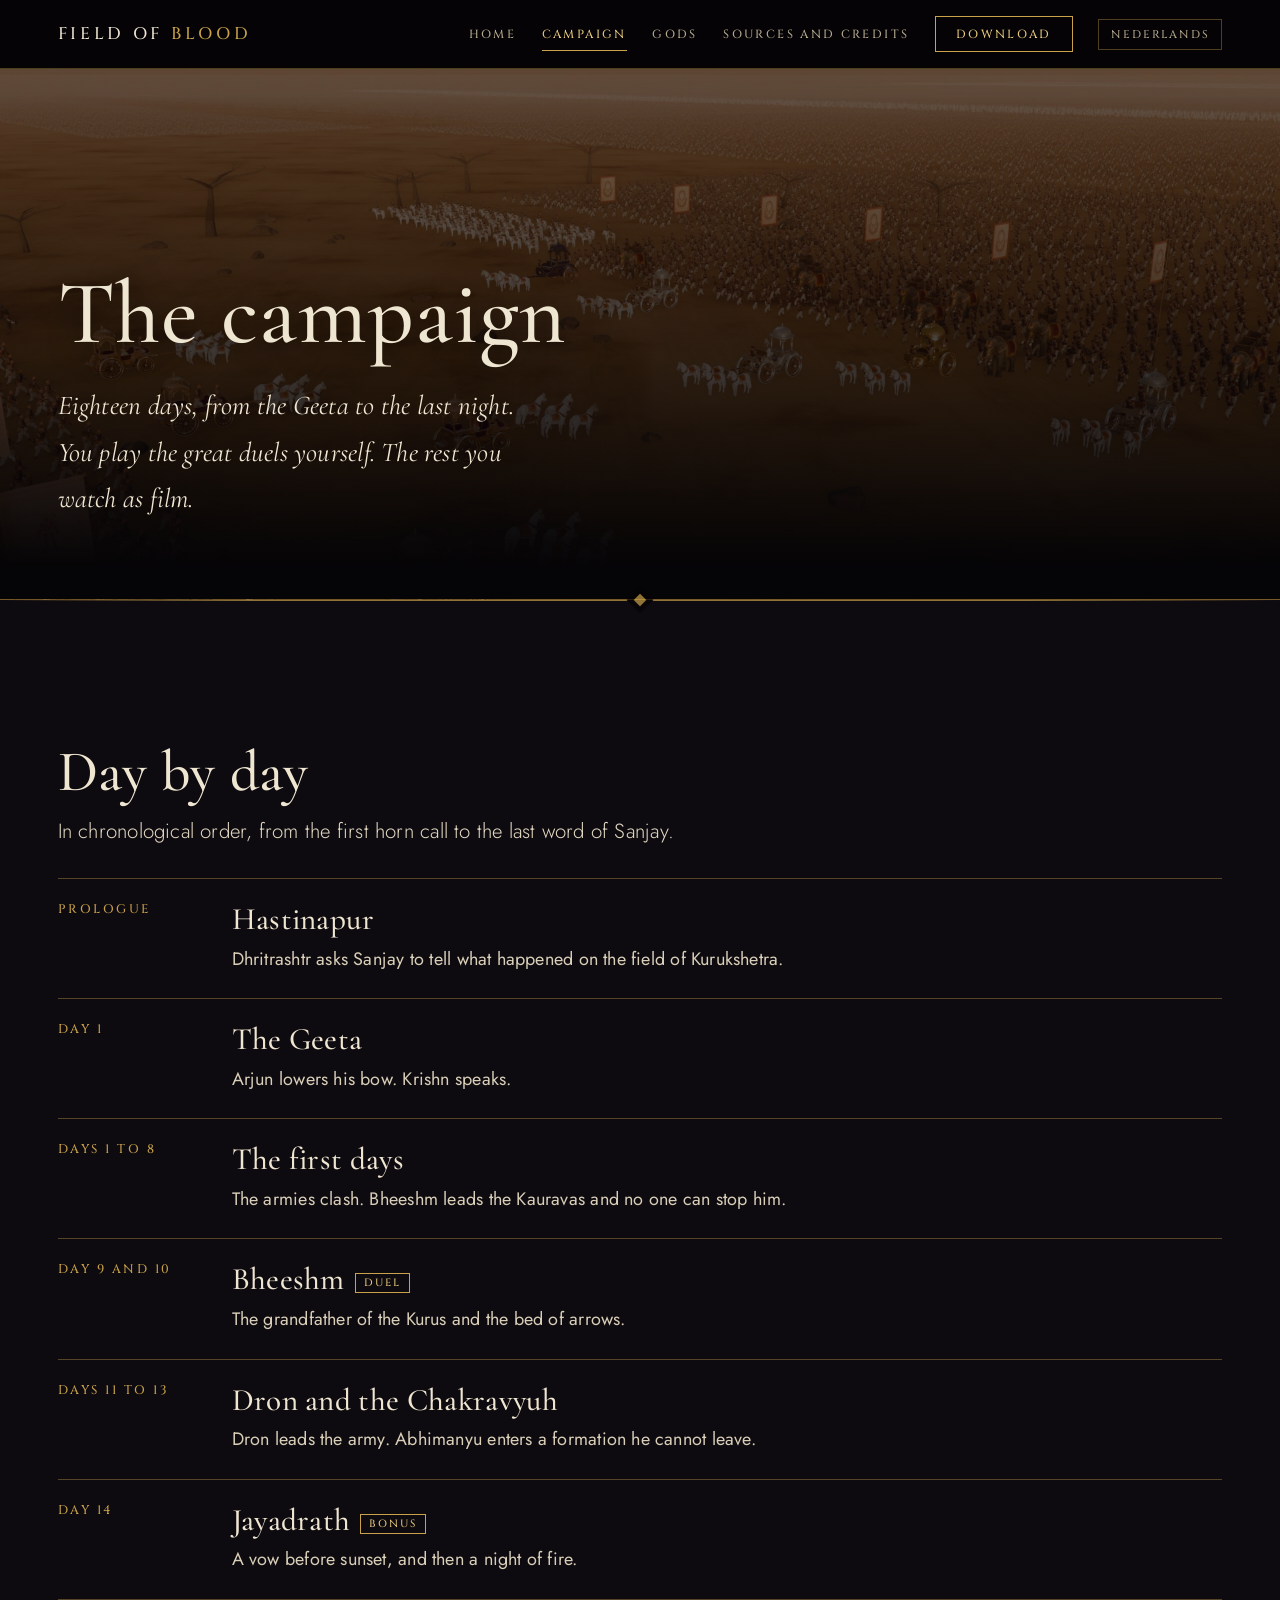
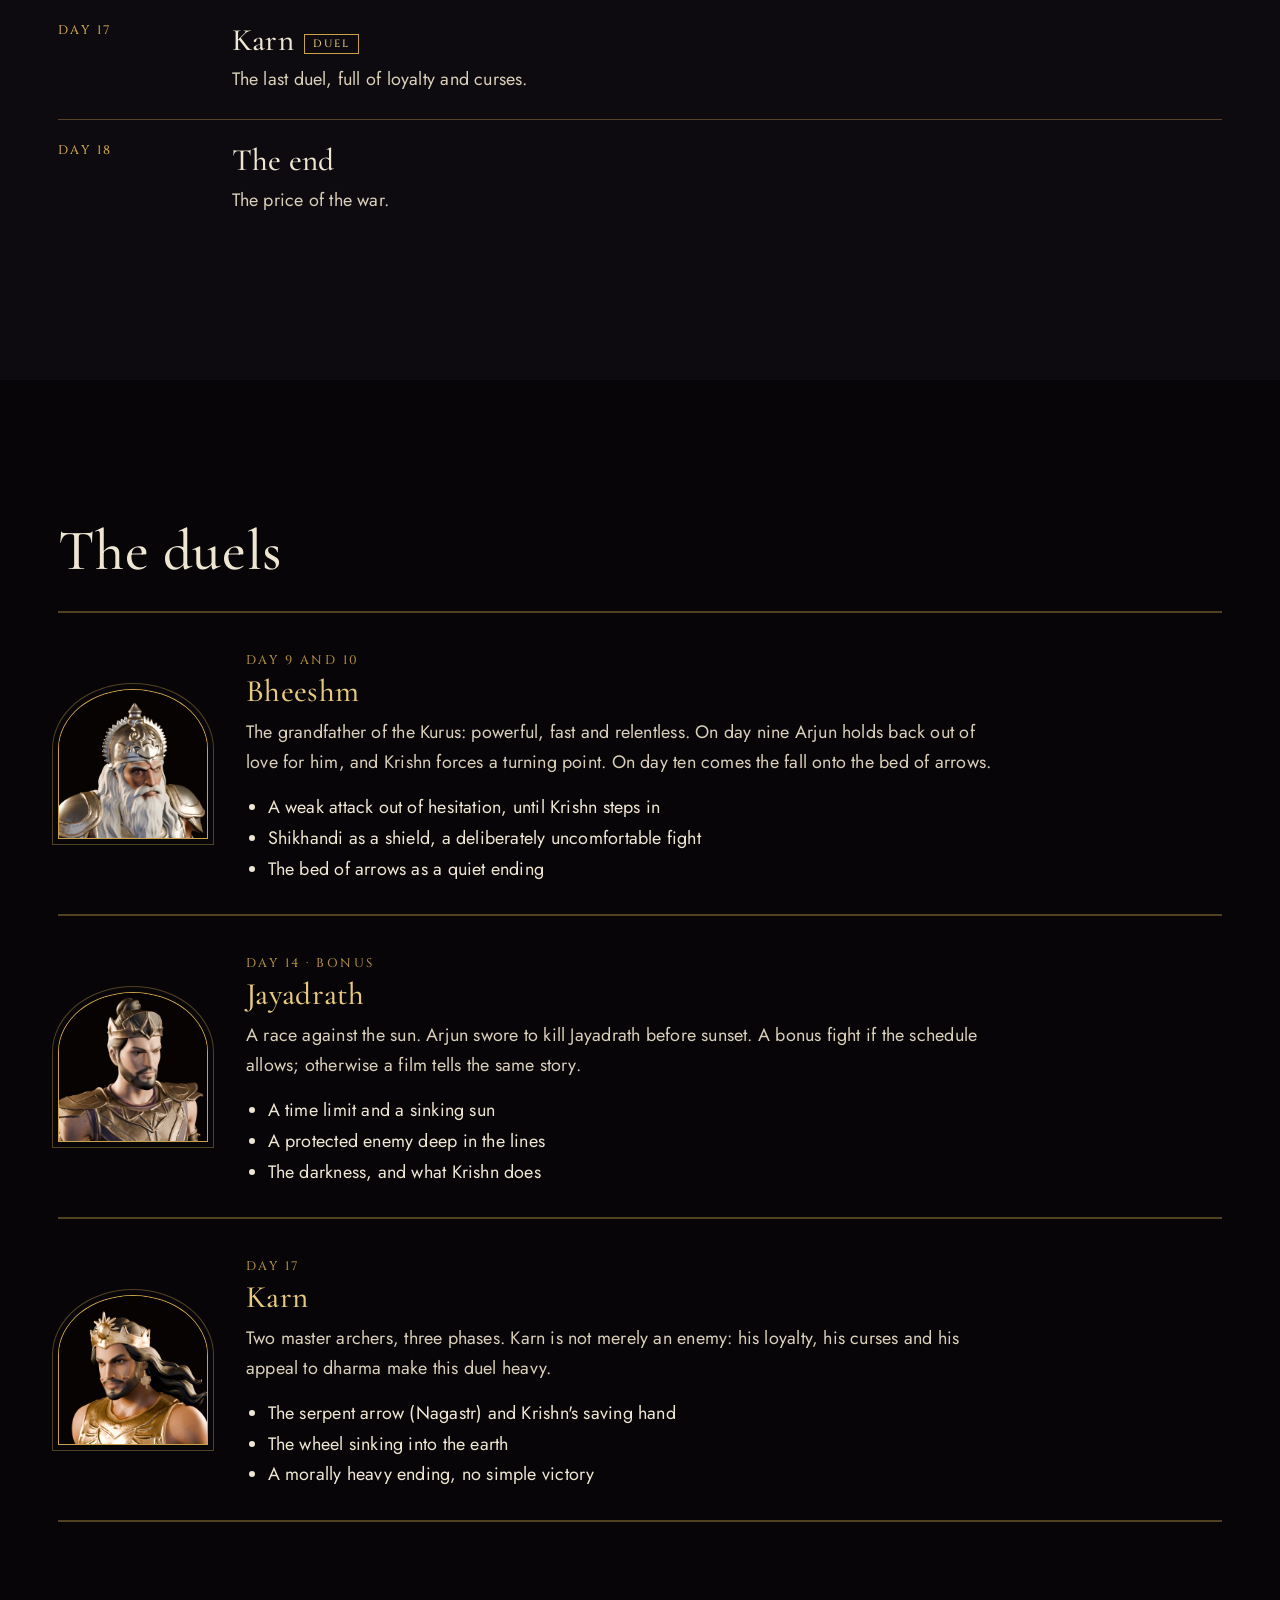
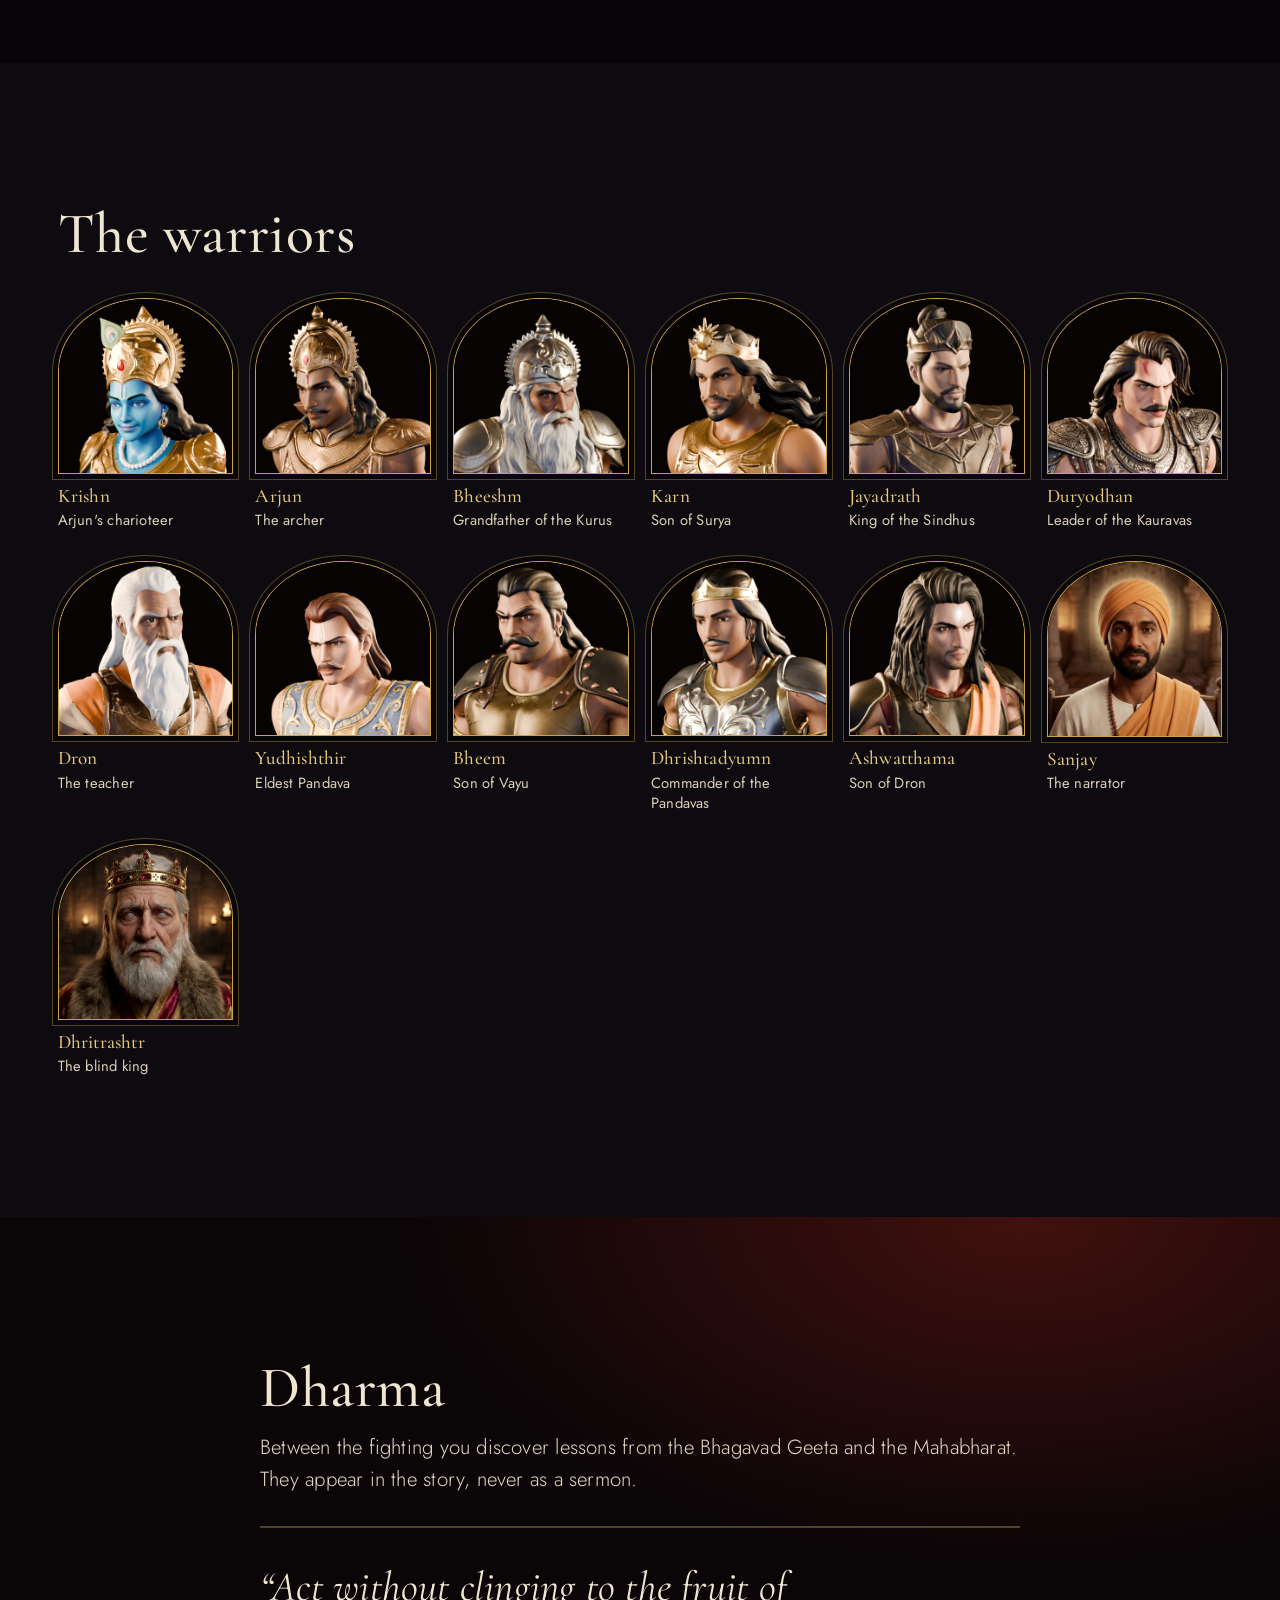
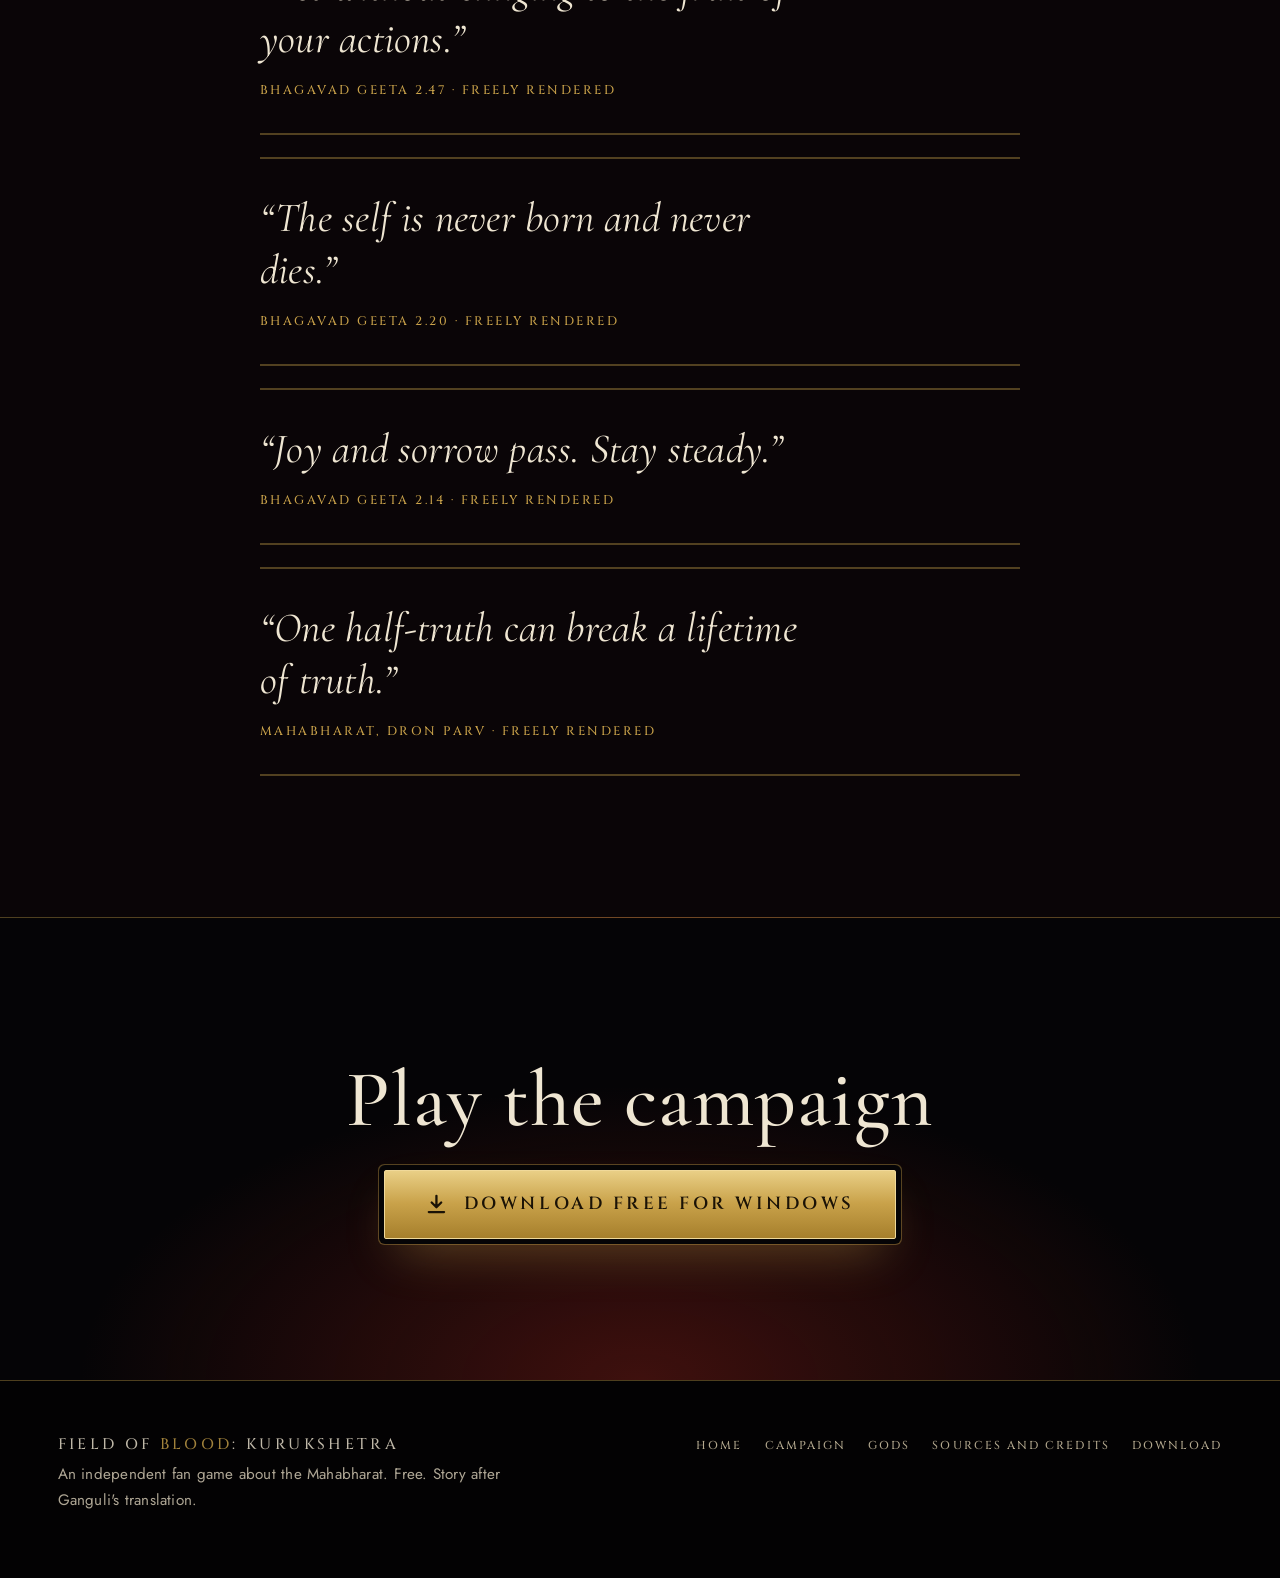
==== commit 6bf8ea8a: "Credits on the home page, Jost body font, full-width blood horizon Co-Authored-By: Claude Sonnet 5.5" ====
--- a/campagne.html
+++ b/campagne.html
@@ -9,16 +9,20 @@
 <meta property="og:description" content="De campagne van Field of Blood: Kurukshetra: achttien dagen oorlog, drie grote duels en de krijgers van de Mahabharat.">
 <meta property="og:image" content="assets/img/naga-close.jpg">
 <meta name="theme-color" content="#050406">
-<link rel="icon" href="assets/logo-256.png">
+<link rel="icon" href="favicon.ico?v=2" sizes="any">
+<link rel="icon" type="image/png" sizes="32x32" href="assets/favicon-32.png?v=2">
+<link rel="icon" type="image/png" sizes="256x256" href="assets/logo-256.png?v=2">
+<link rel="apple-touch-icon" href="assets/apple-touch-icon.png?v=2">
 <link rel="preconnect" href="https://fonts.googleapis.com">
 <link rel="preconnect" href="https://fonts.gstatic.com" crossorigin>
-<link href="https://fonts.googleapis.com/css2?family=Cinzel:wght@400;500;600&family=Cormorant+Garamond:ital,wght@0,400;0,500;0,600;1,400;1,500&family=Mukta:wght@300;400;600&display=swap" rel="stylesheet">
-<link rel="stylesheet" href="style.css?v=76d20387">
+<link href="https://fonts.googleapis.com/css2?family=Cinzel:wght@400;500;600&family=Cormorant+Garamond:ital,wght@0,400;0,500;0,600;1,400;1,500&family=Jost:wght@300;400;500;600&display=swap" rel="stylesheet">
+<link rel="stylesheet" href="style.css?v=f975dcad">
 </head>
 <body class="sub">
 <header class="bar"><div class="wrap bar-in">
   <a class="brand" href="index.html">Field of <b>Blood</b></a>
-  <nav class="menu" aria-label="Hoofdmenu"><a href="index.html" data-en="Home">Home</a><a href="campagne.html" aria-current="page" data-en="Campaign">Campagne</a><a href="goden.html" data-en="Gods">Goden</a><a href="credits.html" data-en="Sources and credits">Bronnen en credits</a><a class="btn-top" href="download.html" data-en="Download">Download</a><button class="lang" id="langBtn" aria-label="Switch language">English</button></nav>
+  <nav class="menu" id="mainMenu" aria-label="Hoofdmenu"><a href="index.html" data-en="Home">Home</a><a href="campagne.html" aria-current="page" data-en="Campaign">Campagne</a><a href="goden.html" data-en="Gods">Goden</a><a href="credits.html" data-en="Sources and credits">Bronnen en credits</a><a class="btn-top" href="download.html" data-en="Download">Download</a><button class="lang" id="langBtn" aria-label="Switch language">English</button></nav>
+  <button class="burger" id="burger" aria-label="Menu" aria-expanded="false" aria-controls="mainMenu"><span></span><span></span><span></span></button>
 </div></header>
 
 <div class="phead" style="--bg:url(assets/hero-chariot.jpg)"><div class="wrap">
@@ -61,6 +65,6 @@
   <p data-en="An independent fan game about the Mahabharat. Free. Story after Ganguli&#x27;s translation.">Een onafhankelijke fan-game over de Mahabharat. Gratis. Verhaal naar de vertaling van Ganguli.</p></div>
   <nav aria-label="Voettekst"><a href="index.html" data-en="Home">Home</a><a href="campagne.html" data-en="Campaign">Campagne</a><a href="goden.html" data-en="Gods">Goden</a><a href="credits.html" data-en="Sources and credits">Bronnen en credits</a><a href="download.html">Download</a></nav>
 </div></footer>
-<script src="site.js?v=c7a823a7"></script>
+<script src="site.js?v=0d0b0768"></script>
 </body>
 </html>
--- a/style.css
+++ b/style.css
@@ -2,7 +2,7 @@
 :root{
   --red:#6e1a14; --red-d:#3b0d0b; --lapis:#0e0b10; --lapis-d:#08060a; --gold:#c9a24a; --gold-l:#e6c97e;
   --chalk:#efe6d2; --ink:#050406; --blue:#4d7fc4; --mute:#b4a98f; --hair:rgba(201,162,74,.38);
-  --f-d:"Cormorant Garamond","Noto Serif Devanagari",Georgia,serif; --f-c:"Cinzel","Cormorant Garamond",serif; --f-b:"Mukta","Segoe UI",system-ui,sans-serif;
+  --f-d:"Cormorant Garamond","Noto Serif Devanagari",Georgia,serif; --f-c:"Cinzel","Cormorant Garamond",serif; --f-b:"Jost","Segoe UI",system-ui,sans-serif;
   --gut:clamp(20px,4.5vw,64px); --ease:cubic-bezier(.16,1,.3,1);
 }
 *{box-sizing:border-box;margin:0;padding:0}
@@ -350,3 +350,49 @@
 .h-spec-row>div{border-top:1px solid var(--hair);padding-top:18px}
 .h-spec-row h3{font:500 .9rem var(--f-c);letter-spacing:.3em;text-transform:uppercase;color:var(--gold);margin-bottom:10px}
 .h-spec-row p{color:var(--mute);line-height:1.6;font-size:1rem}
+
+/* ===== phones ===== */
+.burger{display:none;background:none;border:1px solid var(--hair);width:46px;height:42px;padding:0;cursor:pointer;flex-direction:column;justify-content:center;align-items:center;gap:6px;margin-left:12px}
+.burger span{display:block;width:22px;height:2px;background:var(--gold-l);transition:transform .3s var(--ease),opacity .2s}
+body.menu-open .burger span:nth-child(1){transform:translateY(8px) rotate(45deg)}
+body.menu-open .burger span:nth-child(2){opacity:0}
+body.menu-open .burger span:nth-child(3){transform:translateY(-8px) rotate(-45deg)}
+@media (max-width:860px){
+  .burger{display:flex;margin-left:auto}
+  .bar-in{gap:0}
+  body.home .bar{background:linear-gradient(#000e,#0000)}
+  .menu{position:fixed;left:0;right:0;top:0;bottom:0;margin:0;padding:96px 28px 40px;flex-direction:column;align-items:stretch;justify-content:flex-start;gap:6px;background:#050406f6;backdrop-filter:blur(8px);opacity:0;visibility:hidden;transform:translateY(-12px);transition:opacity .35s ease,transform .35s var(--ease),visibility 0s .35s;z-index:-1;overflow-y:auto}
+  body.menu-open .menu{opacity:1;visibility:visible;transform:none;transition:opacity .35s ease,transform .35s var(--ease)}
+  .menu a:not(.btn-top){display:block!important;font-size:1rem!important;letter-spacing:.24em!important;padding:18px 4px!important;border-bottom:1px solid var(--hair)!important}
+  .menu .btn-top{display:block;text-align:center;margin-top:18px;padding:18px 20px!important}
+  .menu .lang{margin-top:14px;align-self:flex-start;padding:12px 18px}
+  body.menu-open{overflow:hidden}
+  .brand{font-size:.92rem;letter-spacing:.16em}
+}
+@media (max-width:560px){
+  .bar-in{padding-inline:0}
+  .btn-dl{letter-spacing:.06em!important;font-size:.8rem!important;padding:18px 12px!important;gap:10px;justify-content:center;flex-direction:row;text-align:center}
+  .btn-dl svg{flex:none;width:20px;height:20px}
+  .h-hero-in{padding-inline:20px}
+  .h-hero h1{font-size:clamp(3rem,17vw,4.4rem)}
+  .h-hero .lead,.h-hero .h-lead{font-size:1.35rem}
+  .h-hero h1 em{letter-spacing:.45em}
+  .h-spec-row{grid-template-columns:1fr;text-align:left}
+  .h-end{padding-inline:20px}
+  .h-end h2{font-size:clamp(2.4rem,13vw,3.6rem)}
+  .wrap{width:calc(100% - 40px)}
+}
+
+/* body type: Jost (lighter, more refined) */
+body{font-weight:400;letter-spacing:.012em;-webkit-font-smoothing:antialiased;text-rendering:optimizeLegibility}
+p,li,td,th{line-height:1.7}
+.h-credits{padding:clamp(60px,9vw,120px) clamp(20px,6vw,96px);text-align:center;border-top:1px solid var(--hair);background:#060409}
+.h-credits h2{font:500 clamp(2rem,4.6vw,3.4rem)/1.05 var(--f-d);margin:14px 0 0}
+.h-cred-row{display:grid;grid-template-columns:repeat(auto-fit,minmax(230px,1fr));gap:clamp(20px,3vw,48px);margin:40px auto 0;max-width:1200px;text-align:left}
+.h-cred-row>div{border-top:1px solid var(--hair);padding-top:18px}
+.h-cred-row h3{font:500 .9rem var(--f-c);letter-spacing:.3em;text-transform:uppercase;color:var(--gold);margin-bottom:10px}
+.h-cred-row p{color:var(--mute);line-height:1.65;font-size:1rem}
+/* blood glow at the end: a full-width horizon of blood instead of a single blob */
+.h-end{background:linear-gradient(0deg,#5a1510d0 0,#3a0e0c90 14%,#1b0708 34%,transparent 62%),radial-gradient(1400px 260px at 50% 100%,#7a1c14a0,transparent 72%)}
+.h-end::after{content:"";display:block;height:3px;margin:clamp(70px,10vw,140px) auto 0;width:min(560px,70%);background:linear-gradient(90deg,transparent,#a8281c,transparent);opacity:.9;margin-bottom:calc(-1 * clamp(90px,14vw,200px) + 0px)}
+.h-credits .h-links,.h-specs .h-links{display:block;text-align:center;max-width:none;margin-inline:auto}
